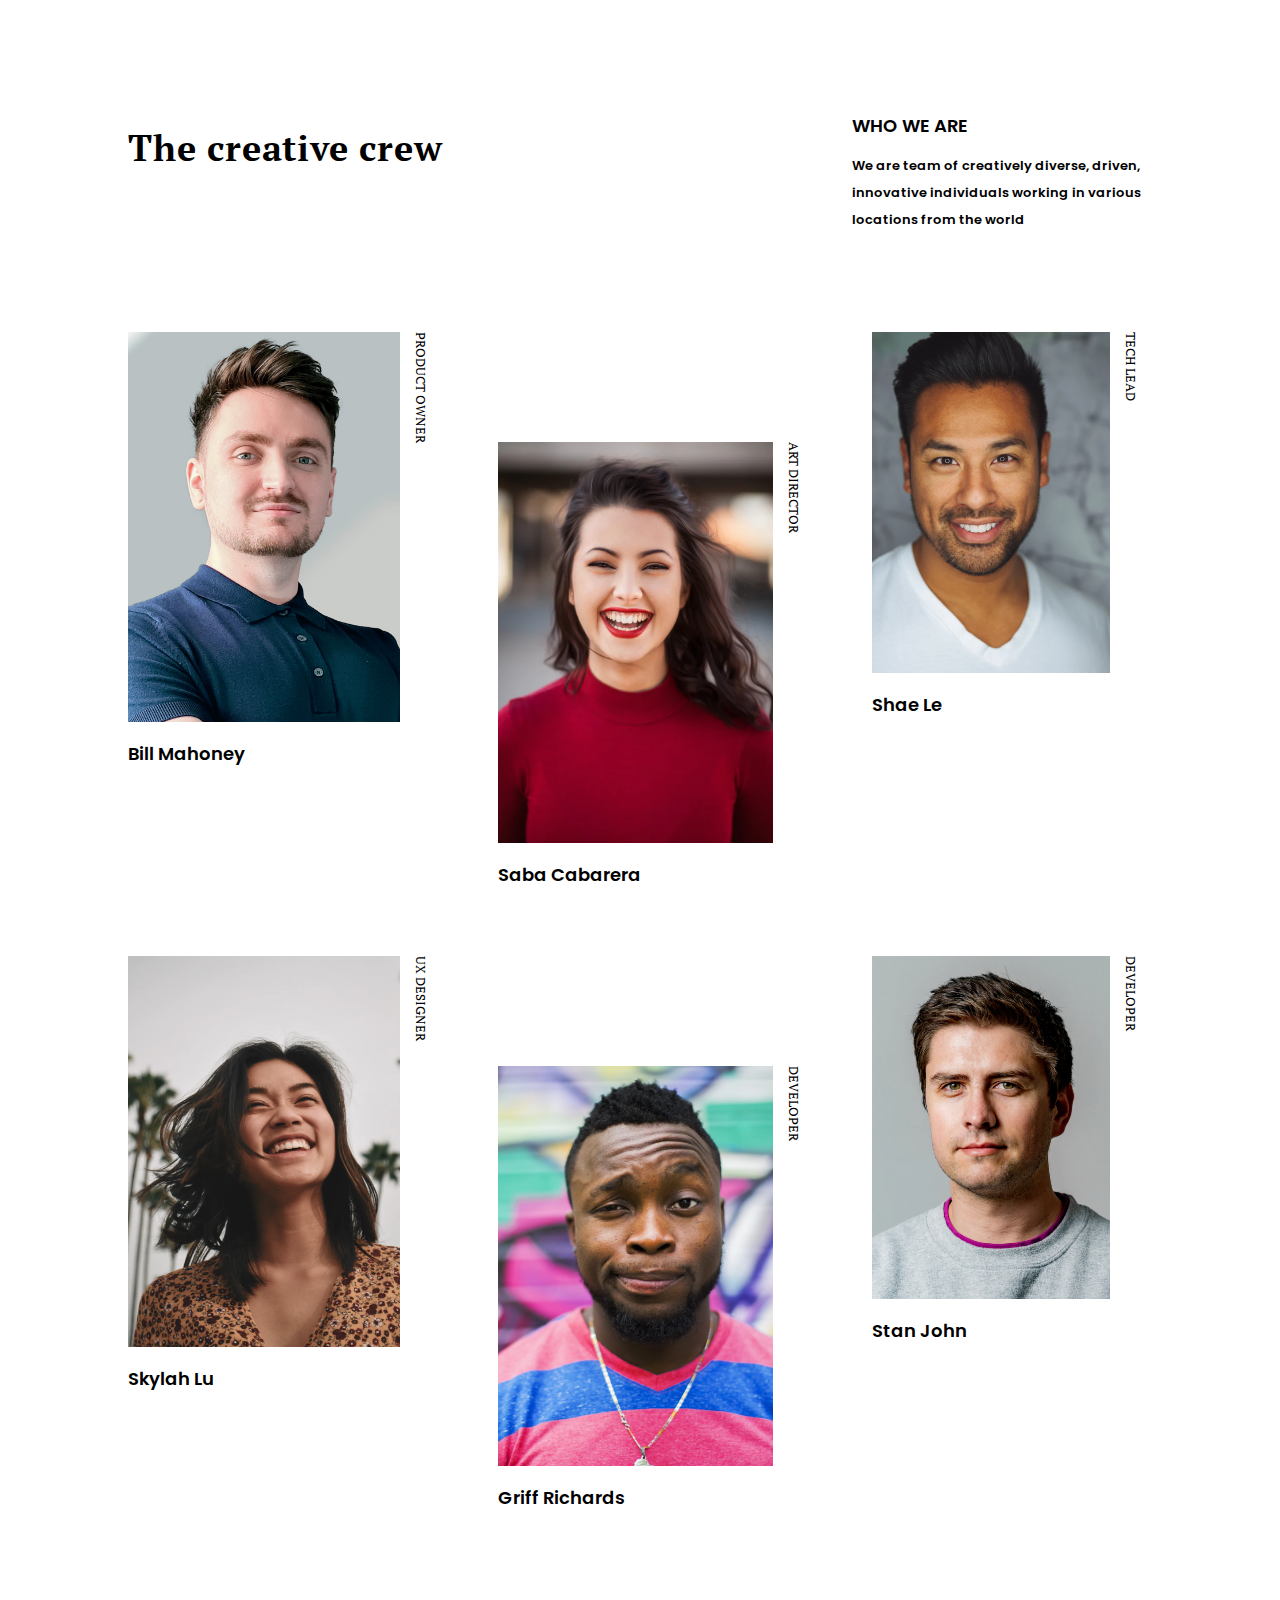
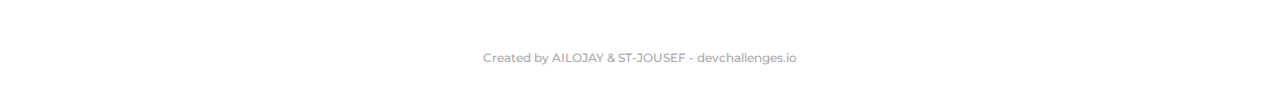
==== index.html @ 607a340a "added responsiveness to both large and smaller devices, added hover effect and optimization" ====
<!DOCTYPE html>
<html lang="en">
  <head>
    <meta charset="UTF-8" />
    <meta http-equiv="X-UA-Compatible" content="IE=edge" />
    <meta name="viewport" content="width=device-width, initial-scale=1.0" />
    <link rel="stylesheet" href="/styles/styles.css" />
    <link rel="preconnect" href="https://fonts.googleapis.com" />
    <link rel="preconnect" href="https://fonts.gstatic.com" crossorigin />
    <link
      href="https://fonts.googleapis.com/css2?family=Montserrat:wght@700&family=PT+Serif:wght@700&family=Poppins:wght@700&family=Space+Mono:ital,wght@0,700;1,700&display=swap"
      rel="stylesheet"
    />
    <title>MY TEAM PAGE</title>
  </head>
  <body>
    <main>
      <div class="header-text">
        <div>
          <h1 id="main-text">The creative crew</h1>
        </div>
        <div class="text2-container">
          <h1 class="main-text2">WHO WE ARE</h1>
          <p class="paragraph-text">
            We are team of creatively diverse, driven, innovative individuals
            working in various locations from the world
          </p>
        </div>
      </div>
      <br /><br />
      <div class="grid-container">
        <div class="grid-item1">
          <div class="img-container">
            <img
              src="/images/photo1.png"
              alt="bill mahoney img"
              class="pic-item"
            />
            <p id="text2">PRODUCT OWNER</p>
          </div>
          <p>Bill Mahoney</p>
        </div>
        <div class="grid-item2" >
          <div class="img-container">
            <img
              src="/images/photo2.png"
              alt="saba cabarera img"
              class="pic-item"
            />
            <p id="text2">ART DIRECTOR</p>
          </div>
          <p>Saba Cabarera</p>
        </div>
        <div class="grid-item3">
          <div class="img-container">
            <img src="/images/photo3.png" alt="shae le img" class="pic-item" />

            <p id="text2">TECH LEAD</p>
          </div>
          <p>Shae Le</p>
        </div>
        <div class="grid-item4">
          <div class="img-container">
            <img
              src="/images/photo4.png"
              alt="skylah lu img"
              class="pic-item"
            />
            <p id="text2">UX DESIGNER</p>
          </div>
          <p>Skylah Lu</p>
        </div>
        <div class="grid-item5" >
          <div class="img-container">
            <img
              src="/images/photo5.png"
              alt="griff richards img"
              class="pic-item"
            />
            <p id="text2">DEVELOPER</p>
          </div>
          <p>Griff Richards</p>
        </div>
        <div class="grid-item6">
          <div class="img-container">
            <img
              src="/images/photo6.png"
              alt="stan john img"
              class="pic-item"
            />
            <p id="text2">DEVELOPER</p>
          </div>
          <p>Stan John</p>
        </div>
        <div></div>
      </div>
    </main>
    <footer>
      <p class="footer">Created by AILOJAY & ST-JOUSEF - devchallenges.io</p>
    </footer>
  </body>
</html>
---- styles/styles.css ----
/* FOR LARGE SCREEN DEVICE */
.header-text {
  display: flex;
  justify-content: left;
  justify-content: space-between;
  margin-bottom: 50px;
  margin-top: 50px;
}
body {
  justify-content: center;
  margin-left: 10%;
  margin-right: 10%;
  margin-top: 100px;
}

#main-text {
  display: flex;
  position: relative;
  font-family: "PT Serif", "serif";

  color: #000000;
  font-style: normal;
  font-weight: 700;
  font-size: 36px;
  line-height: 48px;
  letter-spacing: 0.05rem;
}

.main-text2 {
  font-family: "Poppins";
  font-style: normal;
  font-weight: 600;
  font-size: 18px;
  line-height: 27px;
}

.paragraph-text {
  font-family: "Poppins";
  font-style: normal;
  font-weight: 600;
  font-size: 13px;
  line-height: 27px;
}

.grid-container {
  display: grid;
  position: relative;
  grid-template-columns: auto auto auto;
  gap: 50px;
  justify-content: center;
}

.pic-item {
  width: 85%;
  
}
.img-container:hover >img.pic-item{
  transform: scale(0.9);
}

#text2 {
  font-family: "PT serif";
  font-size: 13px;
  font-style: normal;
  font-weight: 400;
  line-height: 16px;
  writing-mode: vertical-rl;
}
p {
  font-family: "poppins";
  font-size: 18px;
  line-height: 27px;
  font-weight: 600;
}

.text2-container {
  width: 300px;
  justify-content: end;
}

.img-container {
  display: flex;
}

.grid-item2 {
  margin-top: 110px;
}

.grid-item5 {
  margin-top: 110px;
}

footer {
  margin: 70px 0px 20px;
}
footer p {
  color: #a9a9a9;
  font-family: "Montserrat";
  font-style: normal;
  font-weight: 500;
  font-size: 12px;
  line-height: 17px;

  text-align: center;
}

/* FOR SMALLER SCREEN DEVICE */
/* Media Query */

@media screen and (max-width: 600px) {
  body {
    position: relative;

    justify-content: center;
    align-items: center;
    margin-left: 5%;
    margin-right: 5%;
    margin-top: 40px;
  }
  .header-text {
    display: block;
    align-items: start;
  }
  #main-text {
    letter-spacing: 0.005rem;
    margin-top: 90px;
    font-size: 33px;
  }
  .paragraph-text {
    font-family: "Poppins";
    font-style: normal;
    font-weight: 400;
    font-size: 14px;
    line-height: 21px;
    margin-top: 0px;
    text-align: left;
  }
  .main-text2 {
    margin-top: 50px;
    margin-bottom: 10px;
    font-weight: 600;
    font-size: 18px;
    font-style: normal;
  }
  .grid-container {
    position: relative;
    grid-template-columns: auto auto;
    gap: 4%;
    justify-content: center;
  }
  .pic-item {
    width: 85%;
  }
  .img-container:hover >img.pic-item{
  transform: scale(0.9);
}
  
  p {
    font-size: 15px;
  }

  #text2 {
    font-family: "PT serif";
    font-size: 10px;
    font-weight: 400;
    line-height: 11px;
  }

  .grid-item1 {
    margin-top: 0px;
  }

  .grid-item2 {
    margin-top: 90px;
  }
  .grid-item3 {
    margin-top: 0px;
  }

  .grid-item4 {
    margin-top: 90px;
  }

  .grid-item5 {
    margin-top: 0px;
  }
  .grid-item6 {
    margin-top: 90px;
  }

  footer {
    margin-top: 50%;
  }

  footer p {
    font-size: 10px;
  }
}
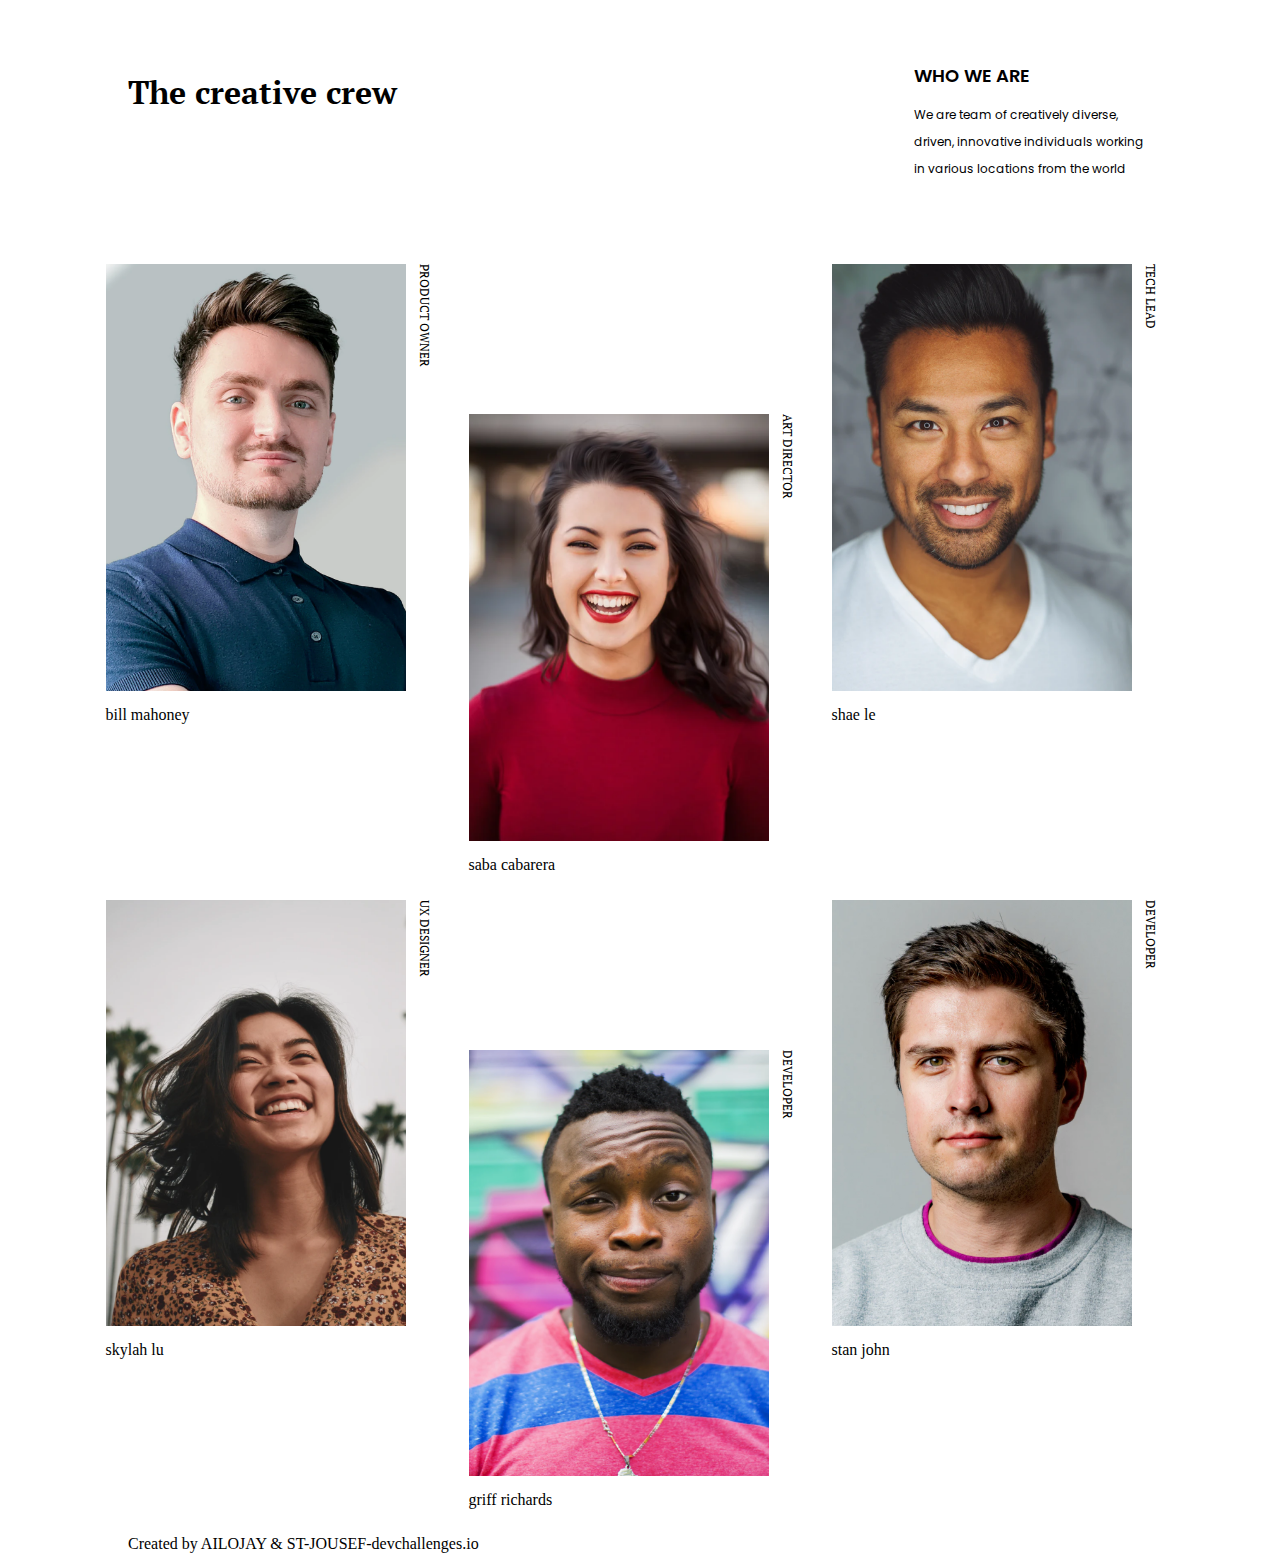
==== commit 993526c9: "final commit" ====
--- a/index.html
+++ b/index.html
@@ -8,7 +8,7 @@
     <link rel="preconnect" href="https://fonts.googleapis.com" />
     <link rel="preconnect" href="https://fonts.gstatic.com" crossorigin />
     <link
-      href="https://fonts.googleapis.com/css2?family=Montserrat:wght@700&family=PT+Serif:wght@700&family=Poppins:wght@700&family=Space+Mono:ital,wght@0,700;1,700&display=swap"
+      href="https://fonts.googleapis.com/css2?family=PT+Serif:wght@700&family=Poppins:wght@600&family=Space+Mono&display=swap"
       rel="stylesheet"
     />
     <title>MY TEAM PAGE</title>
@@ -21,16 +21,15 @@
         </div>
         <div class="text2-container">
           <h1 class="main-text2">WHO WE ARE</h1>
-          <p class="paragraph-text">
+          <p id="paragraph-text">
             We are team of creatively diverse, driven, innovative individuals
             working in various locations from the world
           </p>
         </div>
       </div>
-      <br /><br />
       <div class="grid-container">
-        <div class="grid-item1">
-          <div class="img-container">
+        <div class="grid-item">
+          <div id="img-container">
             <img
               src="/images/photo1.png"
               alt="bill mahoney img"
@@ -38,10 +37,10 @@
             />
             <p id="text2">PRODUCT OWNER</p>
           </div>
-          <p>Bill Mahoney</p>
+          <p id="text3">bill mahoney</p>
         </div>
-        <div class="grid-item2" >
-          <div class="img-container">
+        <div class="grid-item">
+          <div id="img-container" class="img-down">
             <img
               src="/images/photo2.png"
               alt="saba cabarera img"
@@ -49,18 +48,18 @@
             />
             <p id="text2">ART DIRECTOR</p>
           </div>
-          <p>Saba Cabarera</p>
+          <p id="text3">saba cabarera</p>
         </div>
-        <div class="grid-item3">
-          <div class="img-container">
+        <div class="grid-item">
+          <div id="img-container">
             <img src="/images/photo3.png" alt="shae le img" class="pic-item" />
 
             <p id="text2">TECH LEAD</p>
           </div>
-          <p>Shae Le</p>
+          <p id="text3">shae le</p>
         </div>
-        <div class="grid-item4">
-          <div class="img-container">
+        <div class="grid-item">
+          <div id="img-container">
             <img
               src="/images/photo4.png"
               alt="skylah lu img"
@@ -68,10 +67,10 @@
             />
             <p id="text2">UX DESIGNER</p>
           </div>
-          <p>Skylah Lu</p>
+          <p id="text3">skylah lu</p>
         </div>
-        <div class="grid-item5" >
-          <div class="img-container">
+        <div class="grid-item">
+          <div id="img-container" class="img-down">
             <img
               src="/images/photo5.png"
               alt="griff richards img"
@@ -79,10 +78,10 @@
             />
             <p id="text2">DEVELOPER</p>
           </div>
-          <p>Griff Richards</p>
+          <p id="text3">griff richards</p>
         </div>
-        <div class="grid-item6">
-          <div class="img-container">
+        <div class="grid-item">
+          <div id="img-container">
             <img
               src="/images/photo6.png"
               alt="stan john img"
@@ -90,13 +89,11 @@
             />
             <p id="text2">DEVELOPER</p>
           </div>
-          <p>Stan John</p>
+          <p id="text3">stan john</p>
         </div>
         <div></div>
       </div>
     </main>
-    <footer>
-      <p class="footer">Created by AILOJAY & ST-JOUSEF - devchallenges.io</p>
-    </footer>
+    <footer>Created by AILOJAY & ST-JOUSEF-devchallenges.io</footer>
   </body>
 </html>
--- a/styles/styles.css
+++ b/styles/styles.css
@@ -1,198 +1,99 @@
-/* FOR LARGE SCREEN DEVICE */
 .header-text {
-  display: flex;
-  justify-content: left;
-  justify-content: space-between;
-  margin-bottom: 50px;
-  margin-top: 50px;
+    display: flex;
+    justify-content: left;
+    justify-content: space-between;
+    margin-bottom: 50px;
+    margin-top: 50px;
 }
-body {
-  justify-content: center;
-  margin-left: 10%;
-  margin-right: 10%;
-  margin-top: 100px;
+body{
+    margin-left: 10%;
+    margin-right: 10%;
 }
 
 #main-text {
-  display: flex;
-  position: relative;
-  font-family: "PT Serif", "serif";
+    /* font-family: serif;
+    width: 27px;
+    height: 47px;
+    left: 243px;
+    top: 110px;
+    font-style: normal;
+    font-weight: 700;
+    font-size: 36px;
+    line-height: 48px;
+    letter-spacing: -0.045em;
+    color: #000000; */
+    display: flex;
+    font-family:'PT Serif', serif;
+    
 
-  color: #000000;
-  font-style: normal;
-  font-weight: 700;
-  font-size: 36px;
-  line-height: 48px;
-  letter-spacing: 0.05rem;
 }
 
 .main-text2 {
-  font-family: "Poppins";
-  font-style: normal;
-  font-weight: 600;
-  font-size: 18px;
-  line-height: 27px;
+    font-family: 'Poppins';  
+    font-style: normal;
+    font-weight: 600;
+    font-size: 18px;
+    line-height: 27px;
 }
 
-.paragraph-text {
-  font-family: "Poppins";
-  font-style: normal;
-  font-weight: 600;
-  font-size: 13px;
-  line-height: 27px;
-}
+
+#paragraph-text {
+    font-family: 'Poppins';
+    font-style: normal;
+    font-weight: 400;
+    font-size: 12px;
+    line-height: 27px;
+   }
+
 
 .grid-container {
-  display: grid;
-  position: relative;
-  grid-template-columns: auto auto auto;
-  gap: 50px;
-  justify-content: center;
+    display: grid;
+    grid-template-columns: auto auto auto;
+    padding: 10px;
+    justify-content: center;
 }
 
 .pic-item {
-  width: 85%;
-  
+    width: 300px;
+    height: 426.5px;
+    margin: 10px;
+
 }
-.img-container:hover >img.pic-item{
-  transform: scale(0.9);
+
+
+#text2 {
+    font-family: "PT serif";
+    font-size: 12px;
+}
+
+
+.text2-container {
+    width: 238px;
+    justify-content: end;
+
 }
 
 #text2 {
-  font-family: "PT serif";
-  font-size: 13px;
-  font-style: normal;
-  font-weight: 400;
-  line-height: 16px;
-  writing-mode: vertical-rl;
-}
-p {
-  font-family: "poppins";
-  font-size: 18px;
-  line-height: 27px;
-  font-weight: 600;
+    writing-mode: vertical-rl;
+    margin-top: 10px;
+    margin-left: 1px;
 }
 
-.text2-container {
-  width: 300px;
-  justify-content: end;
+#img-container {
+    display: flex;
+
 }
 
-.img-container {
-  display: flex;
+.img-down {
+    margin-top: 150px;
 }
 
-.grid-item2 {
-  margin-top: 110px;
+
+#text3 {
+    margin-left: 10px;
+    margin-top: 5px;
+}
+/*#p1{
+    writing-mode: vertical-rl;
 }
 
-.grid-item5 {
-  margin-top: 110px;
-}
-
-footer {
-  margin: 70px 0px 20px;
-}
-footer p {
-  color: #a9a9a9;
-  font-family: "Montserrat";
-  font-style: normal;
-  font-weight: 500;
-  font-size: 12px;
-  line-height: 17px;
-
-  text-align: center;
-}
-
-/* FOR SMALLER SCREEN DEVICE */
-/* Media Query */
-
-@media screen and (max-width: 600px) {
-  body {
-    position: relative;
-
-    justify-content: center;
-    align-items: center;
-    margin-left: 5%;
-    margin-right: 5%;
-    margin-top: 40px;
-  }
-  .header-text {
-    display: block;
-    align-items: start;
-  }
-  #main-text {
-    letter-spacing: 0.005rem;
-    margin-top: 90px;
-    font-size: 33px;
-  }
-  .paragraph-text {
-    font-family: "Poppins";
-    font-style: normal;
-    font-weight: 400;
-    font-size: 14px;
-    line-height: 21px;
-    margin-top: 0px;
-    text-align: left;
-  }
-  .main-text2 {
-    margin-top: 50px;
-    margin-bottom: 10px;
-    font-weight: 600;
-    font-size: 18px;
-    font-style: normal;
-  }
-  .grid-container {
-    position: relative;
-    grid-template-columns: auto auto;
-    gap: 4%;
-    justify-content: center;
-  }
-  .pic-item {
-    width: 85%;
-  }
-  .img-container:hover >img.pic-item{
-  transform: scale(0.9);
-}
-  
-  p {
-    font-size: 15px;
-  }
-
-  #text2 {
-    font-family: "PT serif";
-    font-size: 10px;
-    font-weight: 400;
-    line-height: 11px;
-  }
-
-  .grid-item1 {
-    margin-top: 0px;
-  }
-
-  .grid-item2 {
-    margin-top: 90px;
-  }
-  .grid-item3 {
-    margin-top: 0px;
-  }
-
-  .grid-item4 {
-    margin-top: 90px;
-  }
-
-  .grid-item5 {
-    margin-top: 0px;
-  }
-  .grid-item6 {
-    margin-top: 90px;
-  }
-
-  footer {
-    margin-top: 50%;
-  }
-
-  footer p {
-    font-size: 10px;
-  }
-}
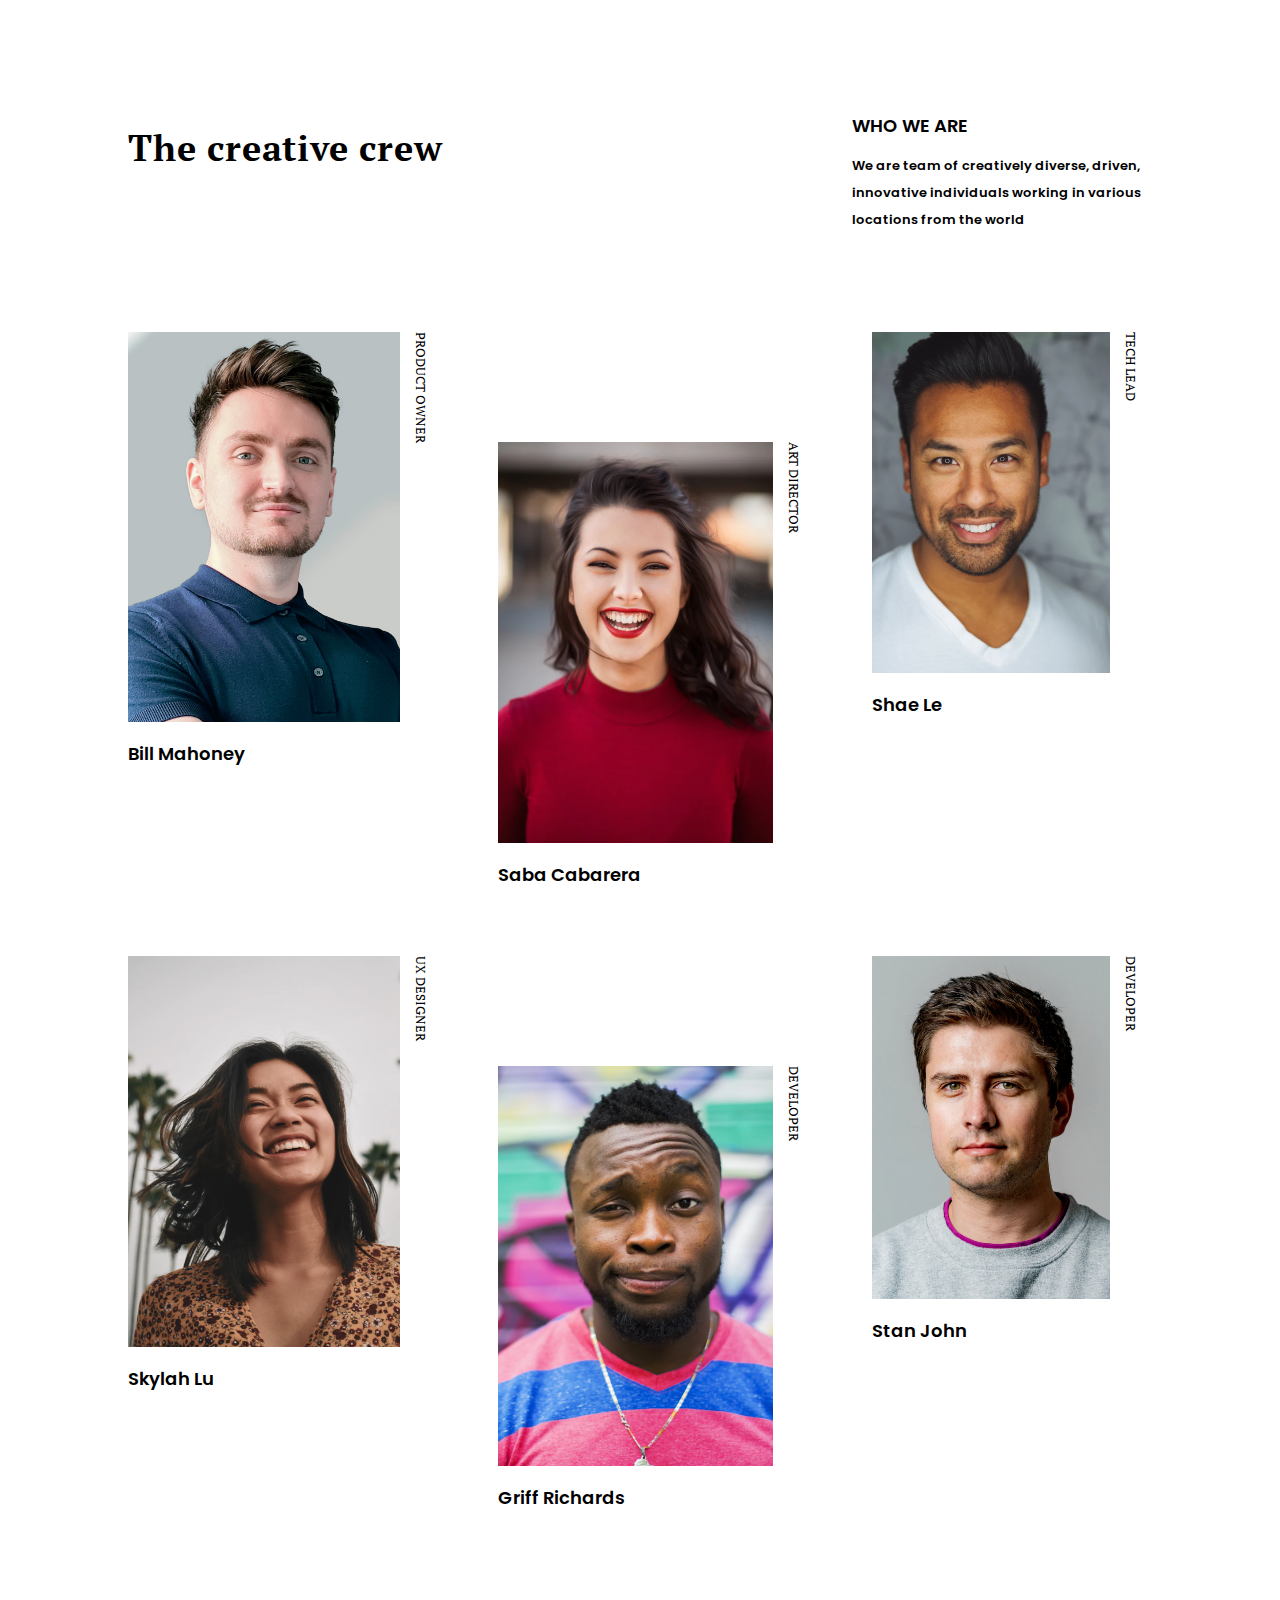
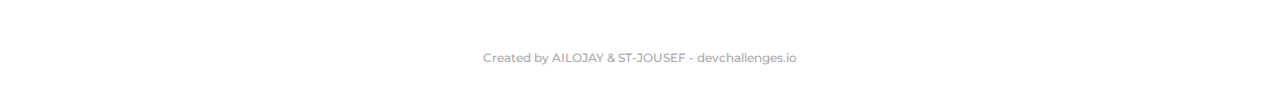
==== commit 8c5cf4b6: "Merge pull request #1 from ailojay/main" ====
--- a/index.html
+++ b/index.html
@@ -8,7 +8,7 @@
     <link rel="preconnect" href="https://fonts.googleapis.com" />
     <link rel="preconnect" href="https://fonts.gstatic.com" crossorigin />
     <link
-      href="https://fonts.googleapis.com/css2?family=PT+Serif:wght@700&family=Poppins:wght@600&family=Space+Mono&display=swap"
+      href="https://fonts.googleapis.com/css2?family=Montserrat:wght@700&family=PT+Serif:wght@700&family=Poppins:wght@700&family=Space+Mono:ital,wght@0,700;1,700&display=swap"
       rel="stylesheet"
     />
     <title>MY TEAM PAGE</title>
@@ -21,15 +21,16 @@
         </div>
         <div class="text2-container">
           <h1 class="main-text2">WHO WE ARE</h1>
-          <p id="paragraph-text">
+          <p class="paragraph-text">
             We are team of creatively diverse, driven, innovative individuals
             working in various locations from the world
           </p>
         </div>
       </div>
+      <br /><br />
       <div class="grid-container">
-        <div class="grid-item">
-          <div id="img-container">
+        <div class="grid-item1">
+          <div class="img-container">
             <img
               src="/images/photo1.png"
               alt="bill mahoney img"
@@ -37,10 +38,10 @@
             />
             <p id="text2">PRODUCT OWNER</p>
           </div>
-          <p id="text3">bill mahoney</p>
+          <p>Bill Mahoney</p>
         </div>
-        <div class="grid-item">
-          <div id="img-container" class="img-down">
+        <div class="grid-item2" >
+          <div class="img-container">
             <img
               src="/images/photo2.png"
               alt="saba cabarera img"
@@ -48,18 +49,18 @@
             />
             <p id="text2">ART DIRECTOR</p>
           </div>
-          <p id="text3">saba cabarera</p>
+          <p>Saba Cabarera</p>
         </div>
-        <div class="grid-item">
-          <div id="img-container">
+        <div class="grid-item3">
+          <div class="img-container">
             <img src="/images/photo3.png" alt="shae le img" class="pic-item" />
 
             <p id="text2">TECH LEAD</p>
           </div>
-          <p id="text3">shae le</p>
+          <p>Shae Le</p>
         </div>
-        <div class="grid-item">
-          <div id="img-container">
+        <div class="grid-item4">
+          <div class="img-container">
             <img
               src="/images/photo4.png"
               alt="skylah lu img"
@@ -67,10 +68,10 @@
             />
             <p id="text2">UX DESIGNER</p>
           </div>
-          <p id="text3">skylah lu</p>
+          <p>Skylah Lu</p>
         </div>
-        <div class="grid-item">
-          <div id="img-container" class="img-down">
+        <div class="grid-item5" >
+          <div class="img-container">
             <img
               src="/images/photo5.png"
               alt="griff richards img"
@@ -78,10 +79,10 @@
             />
             <p id="text2">DEVELOPER</p>
           </div>
-          <p id="text3">griff richards</p>
+          <p>Griff Richards</p>
         </div>
-        <div class="grid-item">
-          <div id="img-container">
+        <div class="grid-item6">
+          <div class="img-container">
             <img
               src="/images/photo6.png"
               alt="stan john img"
@@ -89,11 +90,13 @@
             />
             <p id="text2">DEVELOPER</p>
           </div>
-          <p id="text3">stan john</p>
+          <p>Stan John</p>
         </div>
         <div></div>
       </div>
     </main>
-    <footer>Created by AILOJAY & ST-JOUSEF-devchallenges.io</footer>
+    <footer>
+      <p class="footer">Created by AILOJAY & ST-JOUSEF - devchallenges.io</p>
+    </footer>
   </body>
 </html>
--- a/styles/styles.css
+++ b/styles/styles.css
@@ -1,99 +1,198 @@
+/* FOR LARGE SCREEN DEVICE */
 .header-text {
-    display: flex;
-    justify-content: left;
-    justify-content: space-between;
-    margin-bottom: 50px;
-    margin-top: 50px;
+  display: flex;
+  justify-content: left;
+  justify-content: space-between;
+  margin-bottom: 50px;
+  margin-top: 50px;
 }
-body{
-    margin-left: 10%;
-    margin-right: 10%;
+body {
+  justify-content: center;
+  margin-left: 10%;
+  margin-right: 10%;
+  margin-top: 100px;
 }
 
 #main-text {
-    /* font-family: serif;
-    width: 27px;
-    height: 47px;
-    left: 243px;
-    top: 110px;
-    font-style: normal;
-    font-weight: 700;
-    font-size: 36px;
-    line-height: 48px;
-    letter-spacing: -0.045em;
-    color: #000000; */
-    display: flex;
-    font-family:'PT Serif', serif;
-    
+  display: flex;
+  position: relative;
+  font-family: "PT Serif", "serif";
 
+  color: #000000;
+  font-style: normal;
+  font-weight: 700;
+  font-size: 36px;
+  line-height: 48px;
+  letter-spacing: 0.05rem;
 }
 
 .main-text2 {
-    font-family: 'Poppins';  
-    font-style: normal;
-    font-weight: 600;
-    font-size: 18px;
-    line-height: 27px;
+  font-family: "Poppins";
+  font-style: normal;
+  font-weight: 600;
+  font-size: 18px;
+  line-height: 27px;
 }
 
-
-#paragraph-text {
-    font-family: 'Poppins';
-    font-style: normal;
-    font-weight: 400;
-    font-size: 12px;
-    line-height: 27px;
-   }
-
+.paragraph-text {
+  font-family: "Poppins";
+  font-style: normal;
+  font-weight: 600;
+  font-size: 13px;
+  line-height: 27px;
+}
 
 .grid-container {
-    display: grid;
-    grid-template-columns: auto auto auto;
-    padding: 10px;
-    justify-content: center;
+  display: grid;
+  position: relative;
+  grid-template-columns: auto auto auto;
+  gap: 50px;
+  justify-content: center;
 }
 
 .pic-item {
-    width: 300px;
-    height: 426.5px;
-    margin: 10px;
-
+  width: 85%;
+  
 }
-
-
-#text2 {
-    font-family: "PT serif";
-    font-size: 12px;
-}
-
-
-.text2-container {
-    width: 238px;
-    justify-content: end;
-
+.img-container:hover >img.pic-item{
+  transform: scale(0.9);
 }
 
 #text2 {
-    writing-mode: vertical-rl;
-    margin-top: 10px;
-    margin-left: 1px;
+  font-family: "PT serif";
+  font-size: 13px;
+  font-style: normal;
+  font-weight: 400;
+  line-height: 16px;
+  writing-mode: vertical-rl;
+}
+p {
+  font-family: "poppins";
+  font-size: 18px;
+  line-height: 27px;
+  font-weight: 600;
 }
 
-#img-container {
-    display: flex;
-
+.text2-container {
+  width: 300px;
+  justify-content: end;
 }
 
-.img-down {
-    margin-top: 150px;
+.img-container {
+  display: flex;
 }
 
-
-#text3 {
-    margin-left: 10px;
-    margin-top: 5px;
-}
-/*#p1{
-    writing-mode: vertical-rl;
+.grid-item2 {
+  margin-top: 110px;
 }
 
+.grid-item5 {
+  margin-top: 110px;
+}
+
+footer {
+  margin: 70px 0px 20px;
+}
+footer p {
+  color: #a9a9a9;
+  font-family: "Montserrat";
+  font-style: normal;
+  font-weight: 500;
+  font-size: 12px;
+  line-height: 17px;
+
+  text-align: center;
+}
+
+/* FOR SMALLER SCREEN DEVICE */
+/* Media Query */
+
+@media screen and (max-width: 600px) {
+  body {
+    position: relative;
+
+    justify-content: center;
+    align-items: center;
+    margin-left: 5%;
+    margin-right: 5%;
+    margin-top: 40px;
+  }
+  .header-text {
+    display: block;
+    align-items: start;
+  }
+  #main-text {
+    letter-spacing: 0.005rem;
+    margin-top: 90px;
+    font-size: 33px;
+  }
+  .paragraph-text {
+    font-family: "Poppins";
+    font-style: normal;
+    font-weight: 400;
+    font-size: 14px;
+    line-height: 21px;
+    margin-top: 0px;
+    text-align: left;
+  }
+  .main-text2 {
+    margin-top: 50px;
+    margin-bottom: 10px;
+    font-weight: 600;
+    font-size: 18px;
+    font-style: normal;
+  }
+  .grid-container {
+    position: relative;
+    grid-template-columns: auto auto;
+    gap: 4%;
+    justify-content: center;
+  }
+  .pic-item {
+    width: 85%;
+  }
+  .img-container:hover >img.pic-item{
+  transform: scale(0.9);
+}
+  
+  p {
+    font-size: 15px;
+  }
+
+  #text2 {
+    font-family: "PT serif";
+    font-size: 10px;
+    font-weight: 400;
+    line-height: 11px;
+  }
+
+  .grid-item1 {
+    margin-top: 0px;
+  }
+
+  .grid-item2 {
+    margin-top: 90px;
+  }
+  .grid-item3 {
+    margin-top: 0px;
+  }
+
+  .grid-item4 {
+    margin-top: 90px;
+  }
+
+  .grid-item5 {
+    margin-top: 0px;
+  }
+  .grid-item6 {
+    margin-top: 90px;
+  }
+
+  footer {
+    margin-top: 50%;
+  }
+
+  footer p {
+    font-size: 10px;
+  }
+}
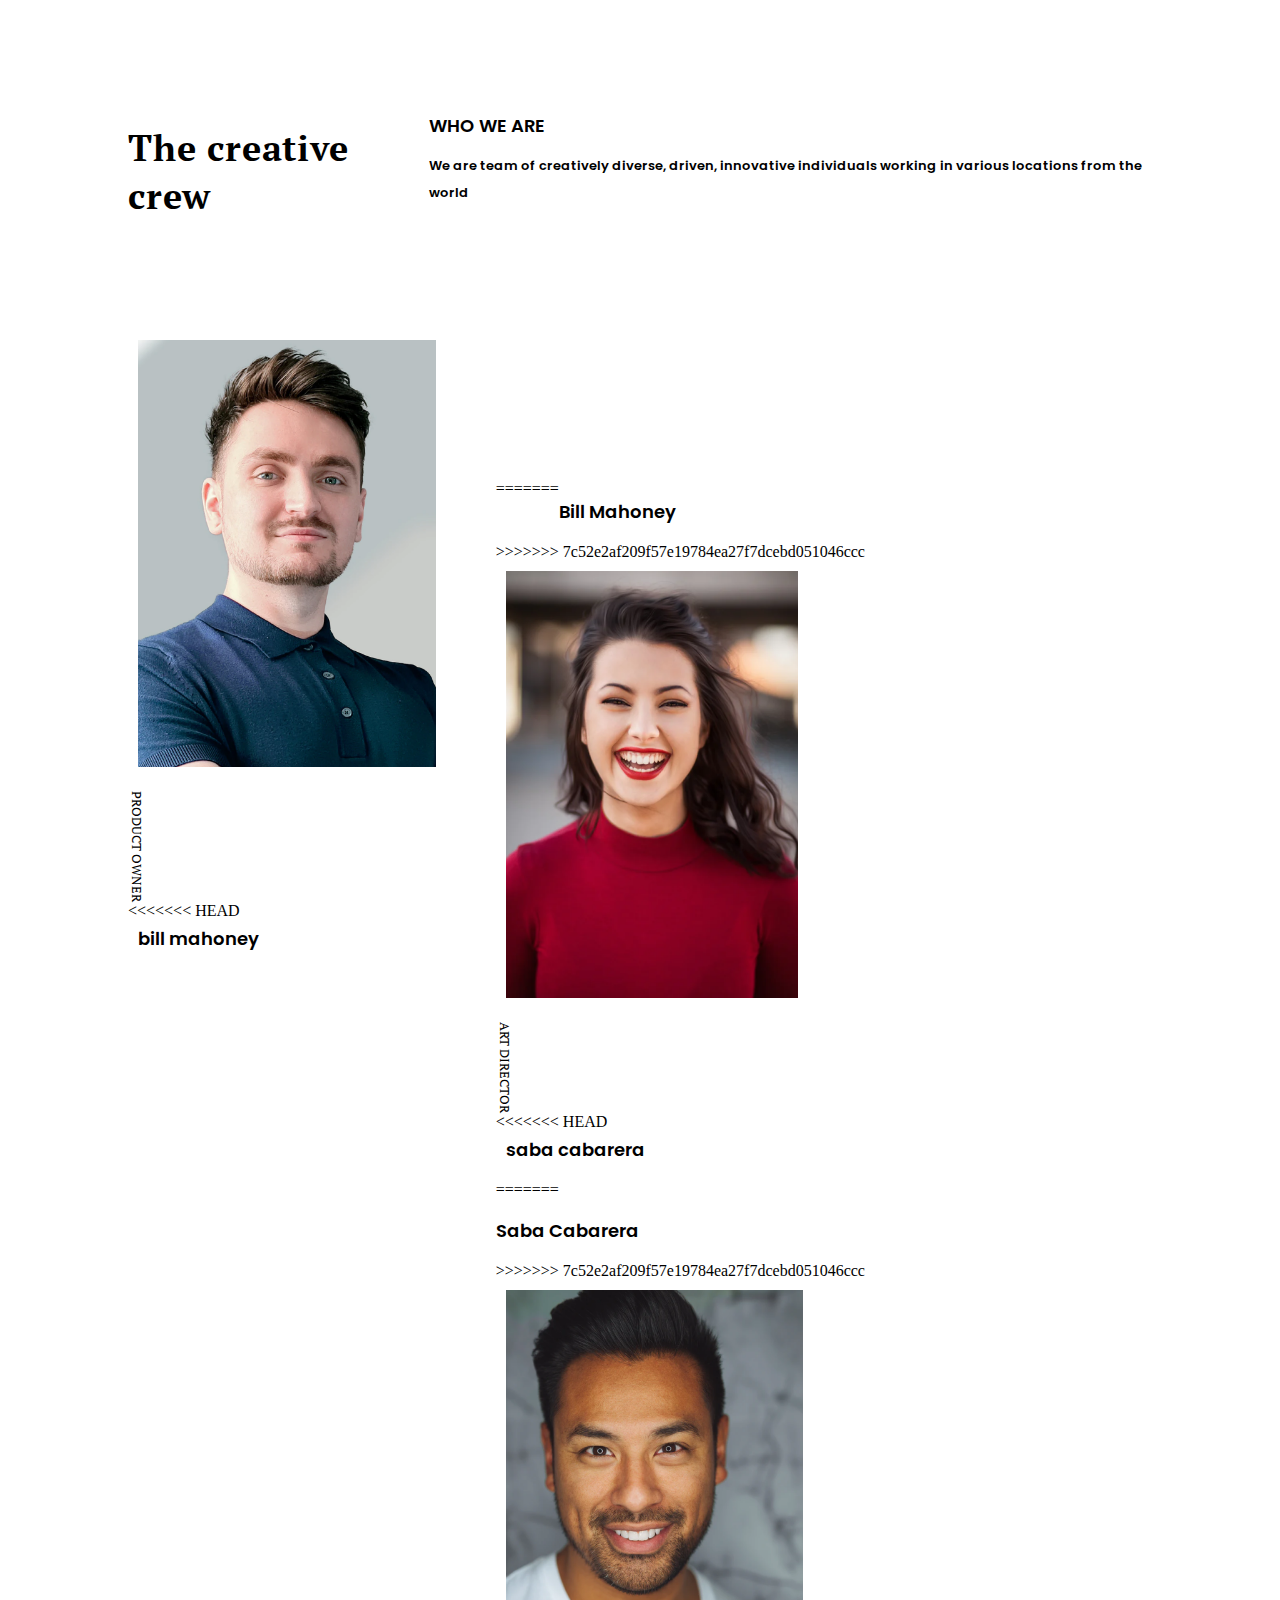
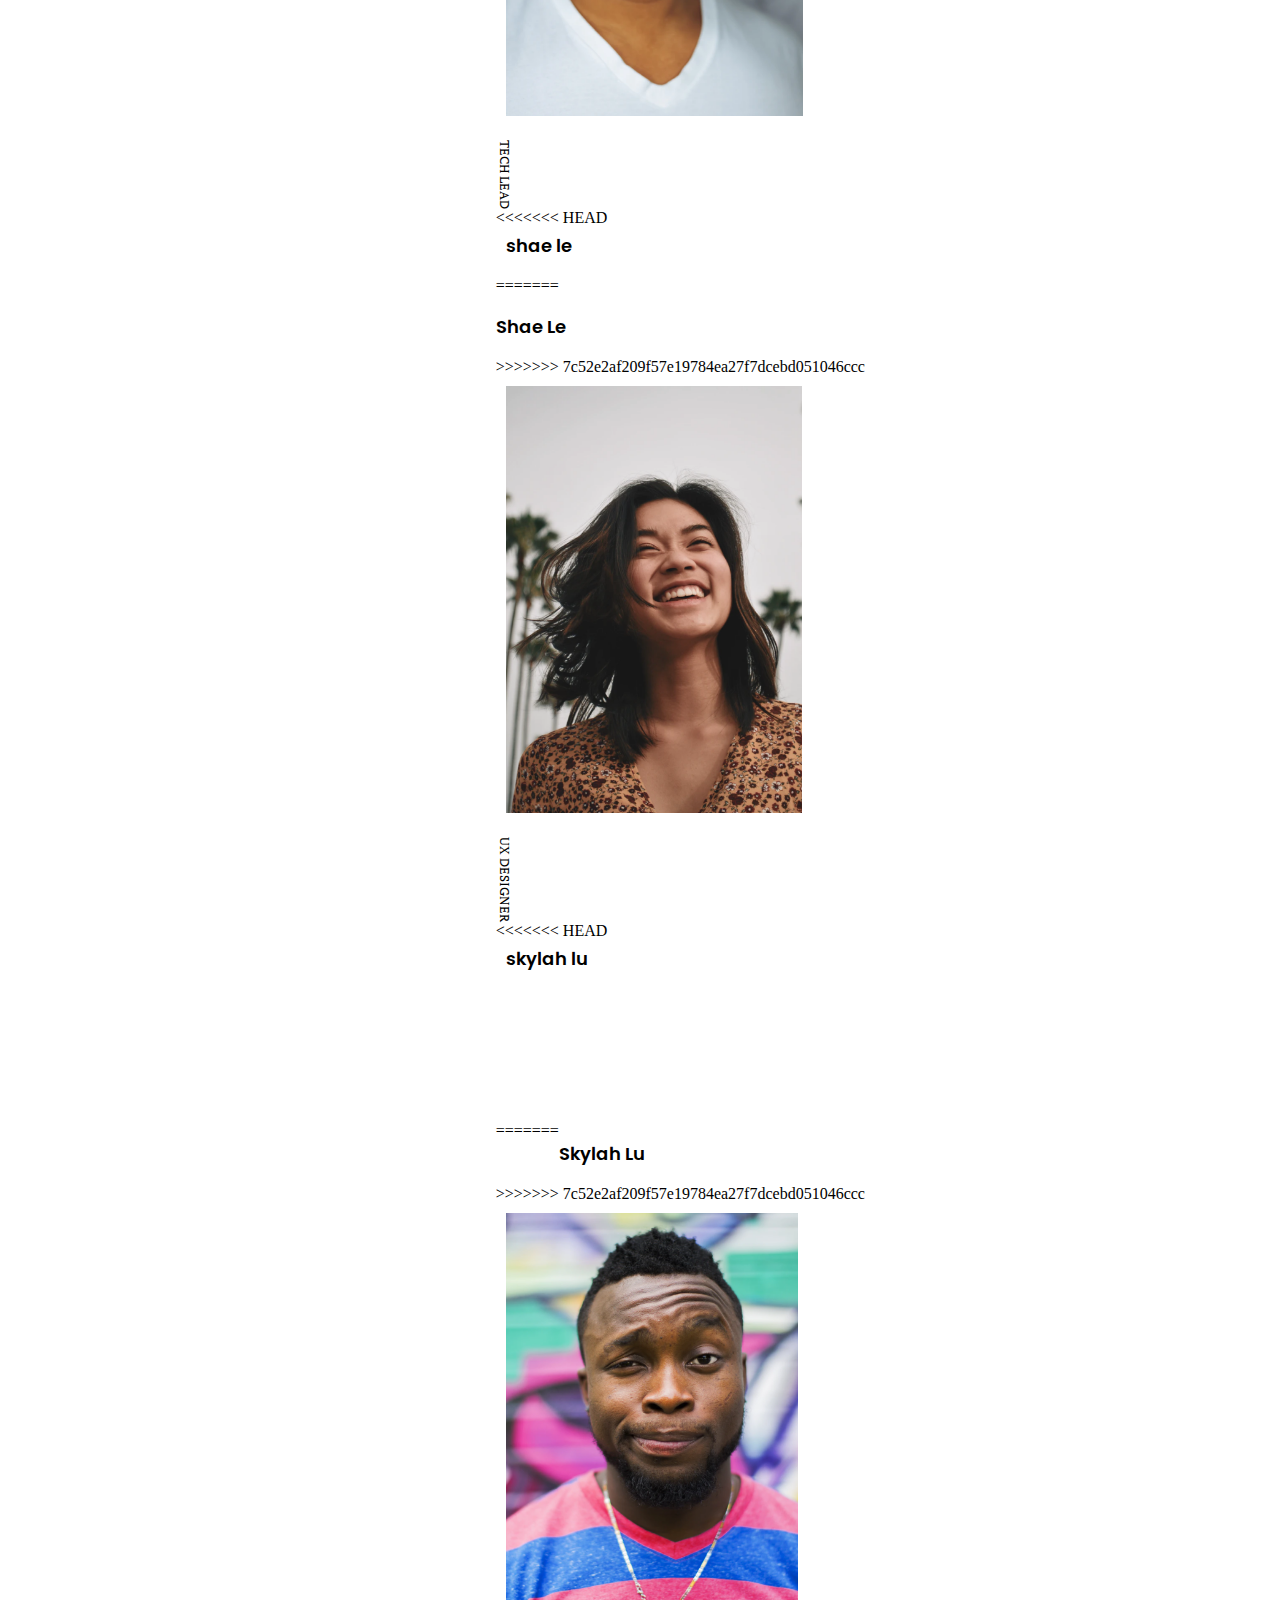
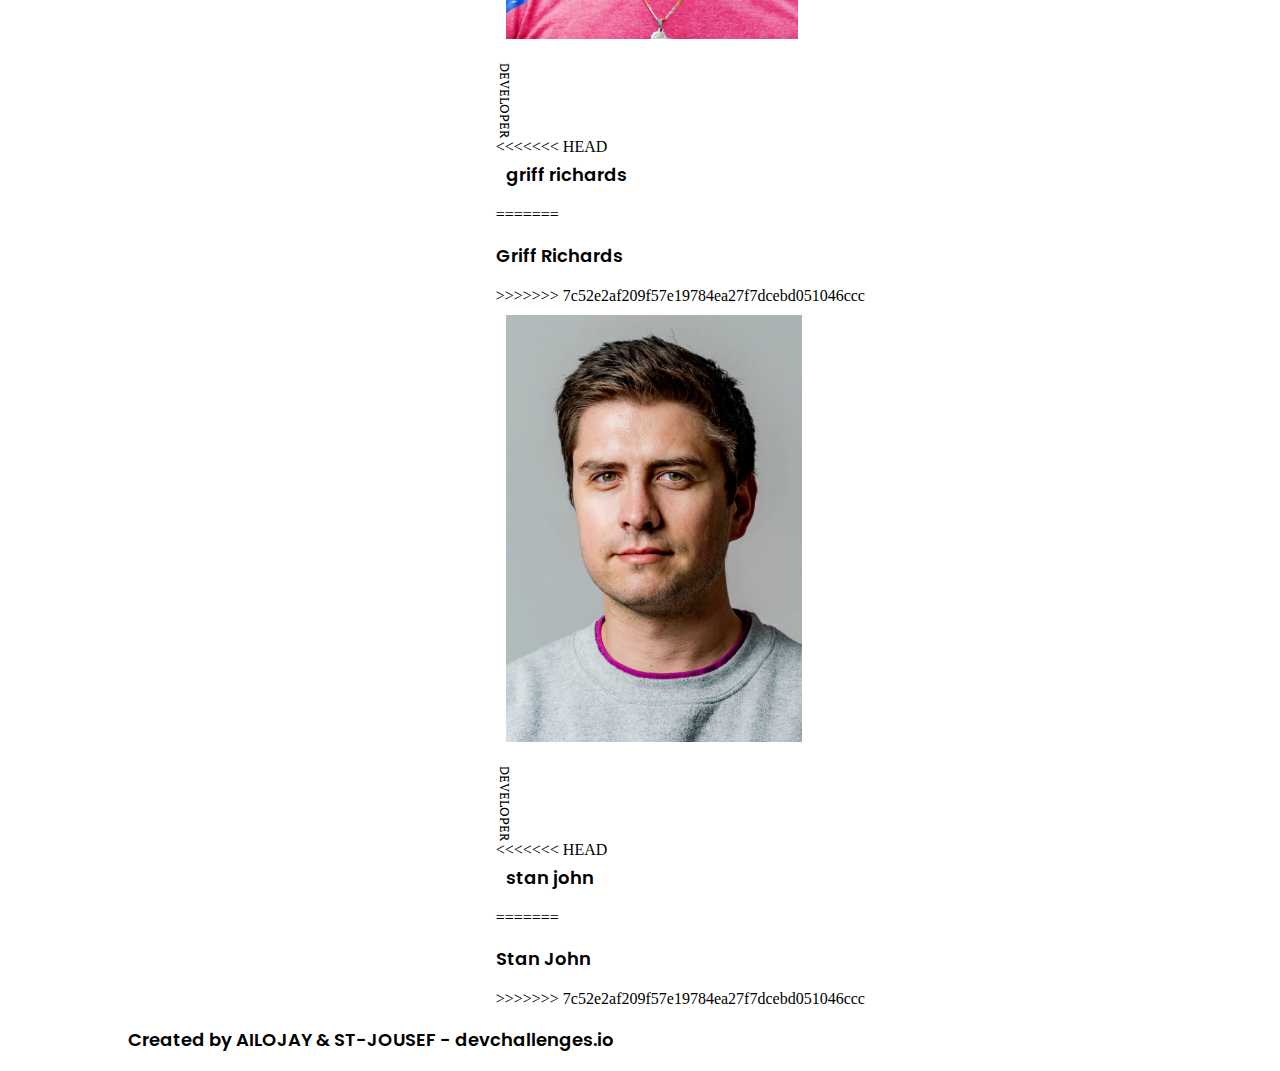
==== commit caf891d9: "Merge branch 'main' of https://github.com/ailojay/myteampage into mainpull" ====
--- a/index.html
+++ b/index.html
@@ -38,10 +38,17 @@
             />
             <p id="text2">PRODUCT OWNER</p>
           </div>
+<<<<<<< HEAD
+          <p id="text3">bill mahoney</p>
+        </div>
+        <div class="grid-item">
+          <div id="img-container" class="img-down">
+=======
           <p>Bill Mahoney</p>
         </div>
         <div class="grid-item2" >
           <div class="img-container">
+>>>>>>> 7c52e2af209f57e19784ea27f7dcebd051046ccc
             <img
               src="/images/photo2.png"
               alt="saba cabarera img"
@@ -49,7 +56,11 @@
             />
             <p id="text2">ART DIRECTOR</p>
           </div>
+<<<<<<< HEAD
+          <p id="text3">saba cabarera</p>
+=======
           <p>Saba Cabarera</p>
+>>>>>>> 7c52e2af209f57e19784ea27f7dcebd051046ccc
         </div>
         <div class="grid-item3">
           <div class="img-container">
@@ -57,7 +68,11 @@
 
             <p id="text2">TECH LEAD</p>
           </div>
+<<<<<<< HEAD
+          <p id="text3">shae le</p>
+=======
           <p>Shae Le</p>
+>>>>>>> 7c52e2af209f57e19784ea27f7dcebd051046ccc
         </div>
         <div class="grid-item4">
           <div class="img-container">
@@ -68,10 +83,17 @@
             />
             <p id="text2">UX DESIGNER</p>
           </div>
+<<<<<<< HEAD
+          <p id="text3">skylah lu</p>
+        </div>
+        <div class="grid-item">
+          <div id="img-container" class="img-down">
+=======
           <p>Skylah Lu</p>
         </div>
         <div class="grid-item5" >
           <div class="img-container">
+>>>>>>> 7c52e2af209f57e19784ea27f7dcebd051046ccc
             <img
               src="/images/photo5.png"
               alt="griff richards img"
@@ -79,7 +101,11 @@
             />
             <p id="text2">DEVELOPER</p>
           </div>
+<<<<<<< HEAD
+          <p id="text3">griff richards</p>
+=======
           <p>Griff Richards</p>
+>>>>>>> 7c52e2af209f57e19784ea27f7dcebd051046ccc
         </div>
         <div class="grid-item6">
           <div class="img-container">
@@ -90,7 +116,11 @@
             />
             <p id="text2">DEVELOPER</p>
           </div>
+<<<<<<< HEAD
+          <p id="text3">stan john</p>
+=======
           <p>Stan John</p>
+>>>>>>> 7c52e2af209f57e19784ea27f7dcebd051046ccc
         </div>
         <div></div>
       </div>
--- a/styles/styles.css
+++ b/styles/styles.css
@@ -51,11 +51,18 @@
 }
 
 .pic-item {
+<<<<<<< HEAD
+    width: 300px;
+    height: 426.5px;
+    margin: 10px;
+
+=======
   width: 85%;
   
 }
 .img-container:hover >img.pic-item{
   transform: scale(0.9);
+>>>>>>> 7c52e2af209f57e19784ea27f7dcebd051046ccc
 }
 
 #text2 {
@@ -74,6 +81,37 @@
 }
 
 .text2-container {
+<<<<<<< HEAD
+    width: 238px;
+    justify-content: end;
+
+}
+
+#text2 {
+    writing-mode: vertical-rl;
+    margin-top: 10px;
+    margin-left: 1px;
+}
+
+#img-container {
+    display: flex;
+
+}
+
+.img-down {
+    margin-top: 150px;
+}
+
+
+#text3 {
+    margin-left: 10px;
+    margin-top: 5px;
+}
+/*#p1{
+    writing-mode: vertical-rl;
+}
+
+=======
   width: 300px;
   justify-content: end;
 }
@@ -196,3 +234,4 @@
     font-size: 10px;
   }
 }
+>>>>>>> 7c52e2af209f57e19784ea27f7dcebd051046ccc
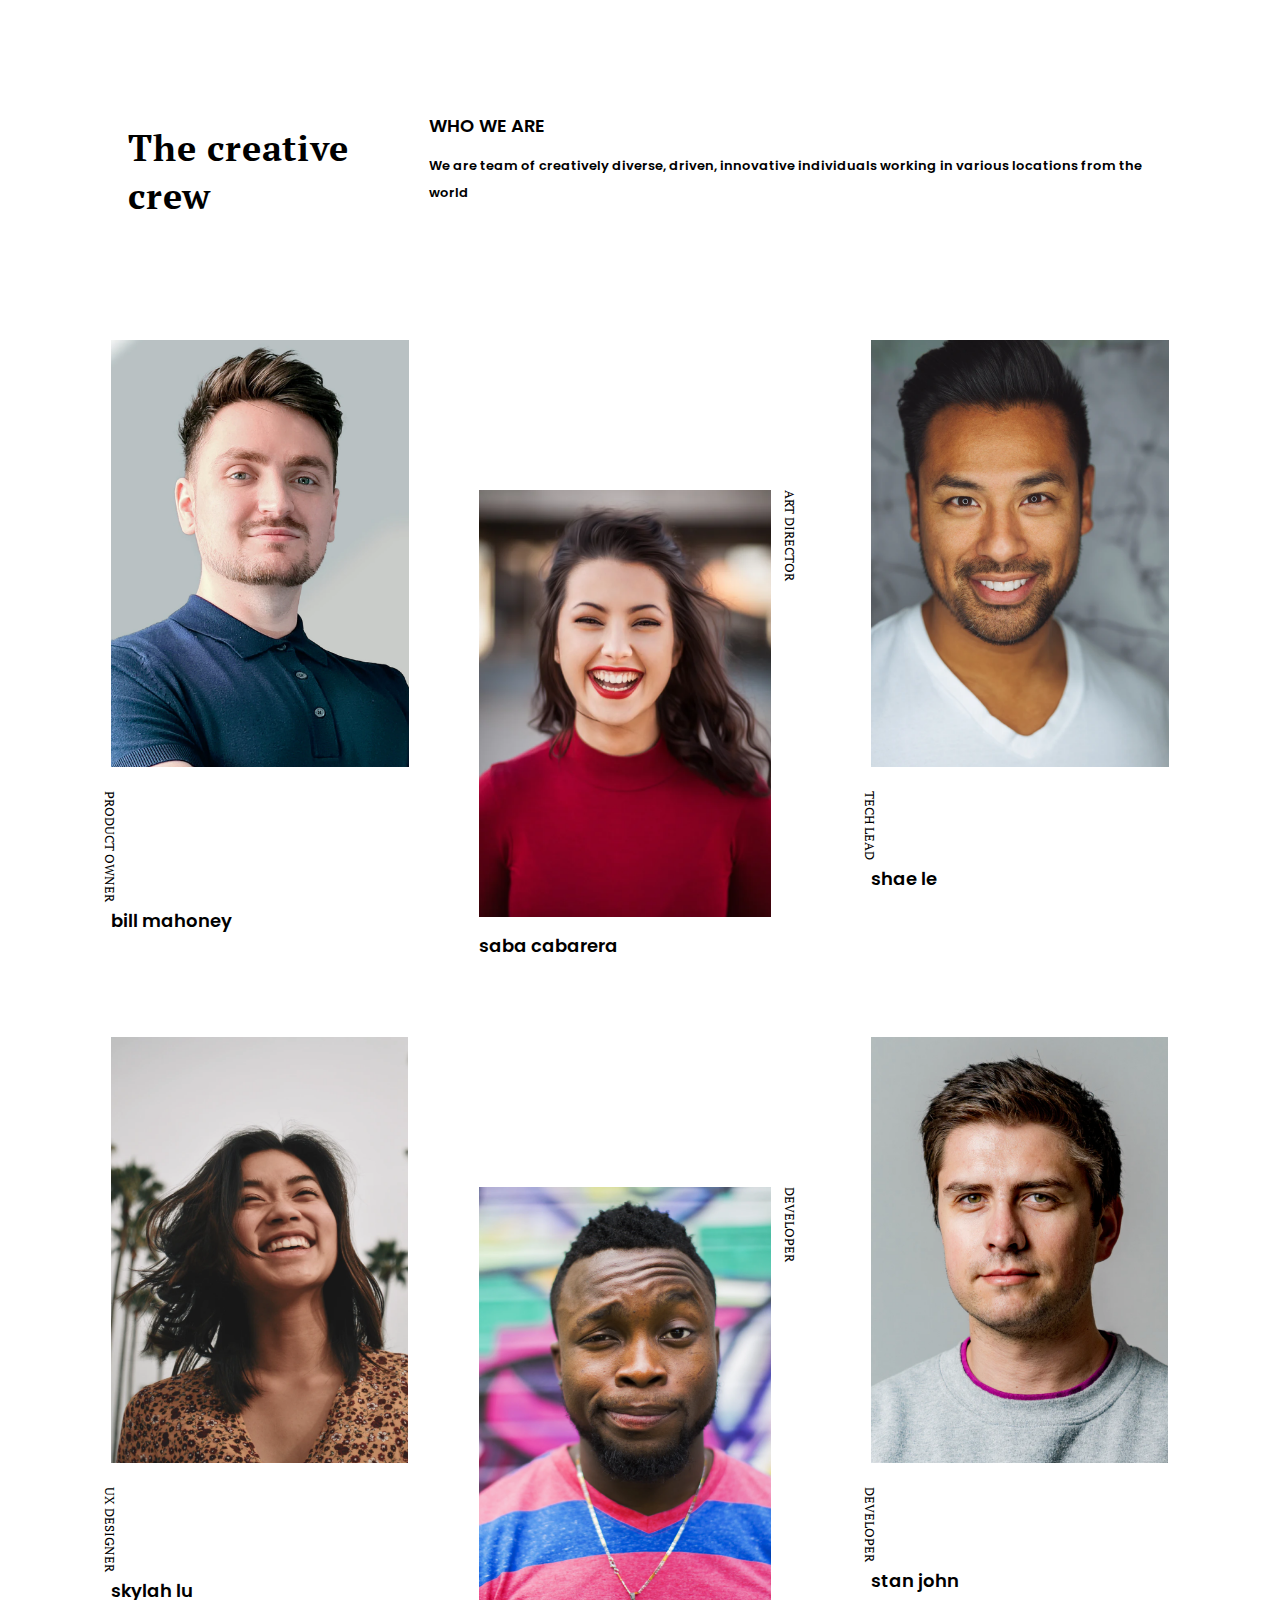
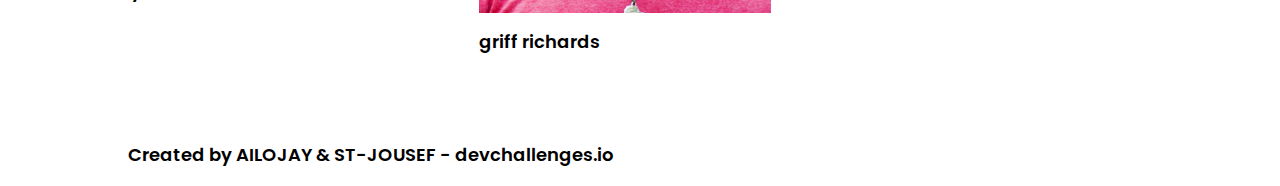
==== commit 0687bf6d: "Merge branch 'main' of https://github.com/ailojay/myteampage into mainpull" ====
--- a/index.html
+++ b/index.html
@@ -38,17 +38,10 @@
             />
             <p id="text2">PRODUCT OWNER</p>
           </div>
-<<<<<<< HEAD
           <p id="text3">bill mahoney</p>
         </div>
         <div class="grid-item">
           <div id="img-container" class="img-down">
-=======
-          <p>Bill Mahoney</p>
-        </div>
-        <div class="grid-item2" >
-          <div class="img-container">
->>>>>>> 7c52e2af209f57e19784ea27f7dcebd051046ccc
             <img
               src="/images/photo2.png"
               alt="saba cabarera img"
@@ -56,11 +49,7 @@
             />
             <p id="text2">ART DIRECTOR</p>
           </div>
-<<<<<<< HEAD
           <p id="text3">saba cabarera</p>
-=======
-          <p>Saba Cabarera</p>
->>>>>>> 7c52e2af209f57e19784ea27f7dcebd051046ccc
         </div>
         <div class="grid-item3">
           <div class="img-container">
@@ -68,11 +57,7 @@
 
             <p id="text2">TECH LEAD</p>
           </div>
-<<<<<<< HEAD
           <p id="text3">shae le</p>
-=======
-          <p>Shae Le</p>
->>>>>>> 7c52e2af209f57e19784ea27f7dcebd051046ccc
         </div>
         <div class="grid-item4">
           <div class="img-container">
@@ -83,17 +68,10 @@
             />
             <p id="text2">UX DESIGNER</p>
           </div>
-<<<<<<< HEAD
           <p id="text3">skylah lu</p>
         </div>
         <div class="grid-item">
           <div id="img-container" class="img-down">
-=======
-          <p>Skylah Lu</p>
-        </div>
-        <div class="grid-item5" >
-          <div class="img-container">
->>>>>>> 7c52e2af209f57e19784ea27f7dcebd051046ccc
             <img
               src="/images/photo5.png"
               alt="griff richards img"
@@ -101,11 +79,7 @@
             />
             <p id="text2">DEVELOPER</p>
           </div>
-<<<<<<< HEAD
           <p id="text3">griff richards</p>
-=======
-          <p>Griff Richards</p>
->>>>>>> 7c52e2af209f57e19784ea27f7dcebd051046ccc
         </div>
         <div class="grid-item6">
           <div class="img-container">
@@ -116,11 +90,7 @@
             />
             <p id="text2">DEVELOPER</p>
           </div>
-<<<<<<< HEAD
           <p id="text3">stan john</p>
-=======
-          <p>Stan John</p>
->>>>>>> 7c52e2af209f57e19784ea27f7dcebd051046ccc
         </div>
         <div></div>
       </div>
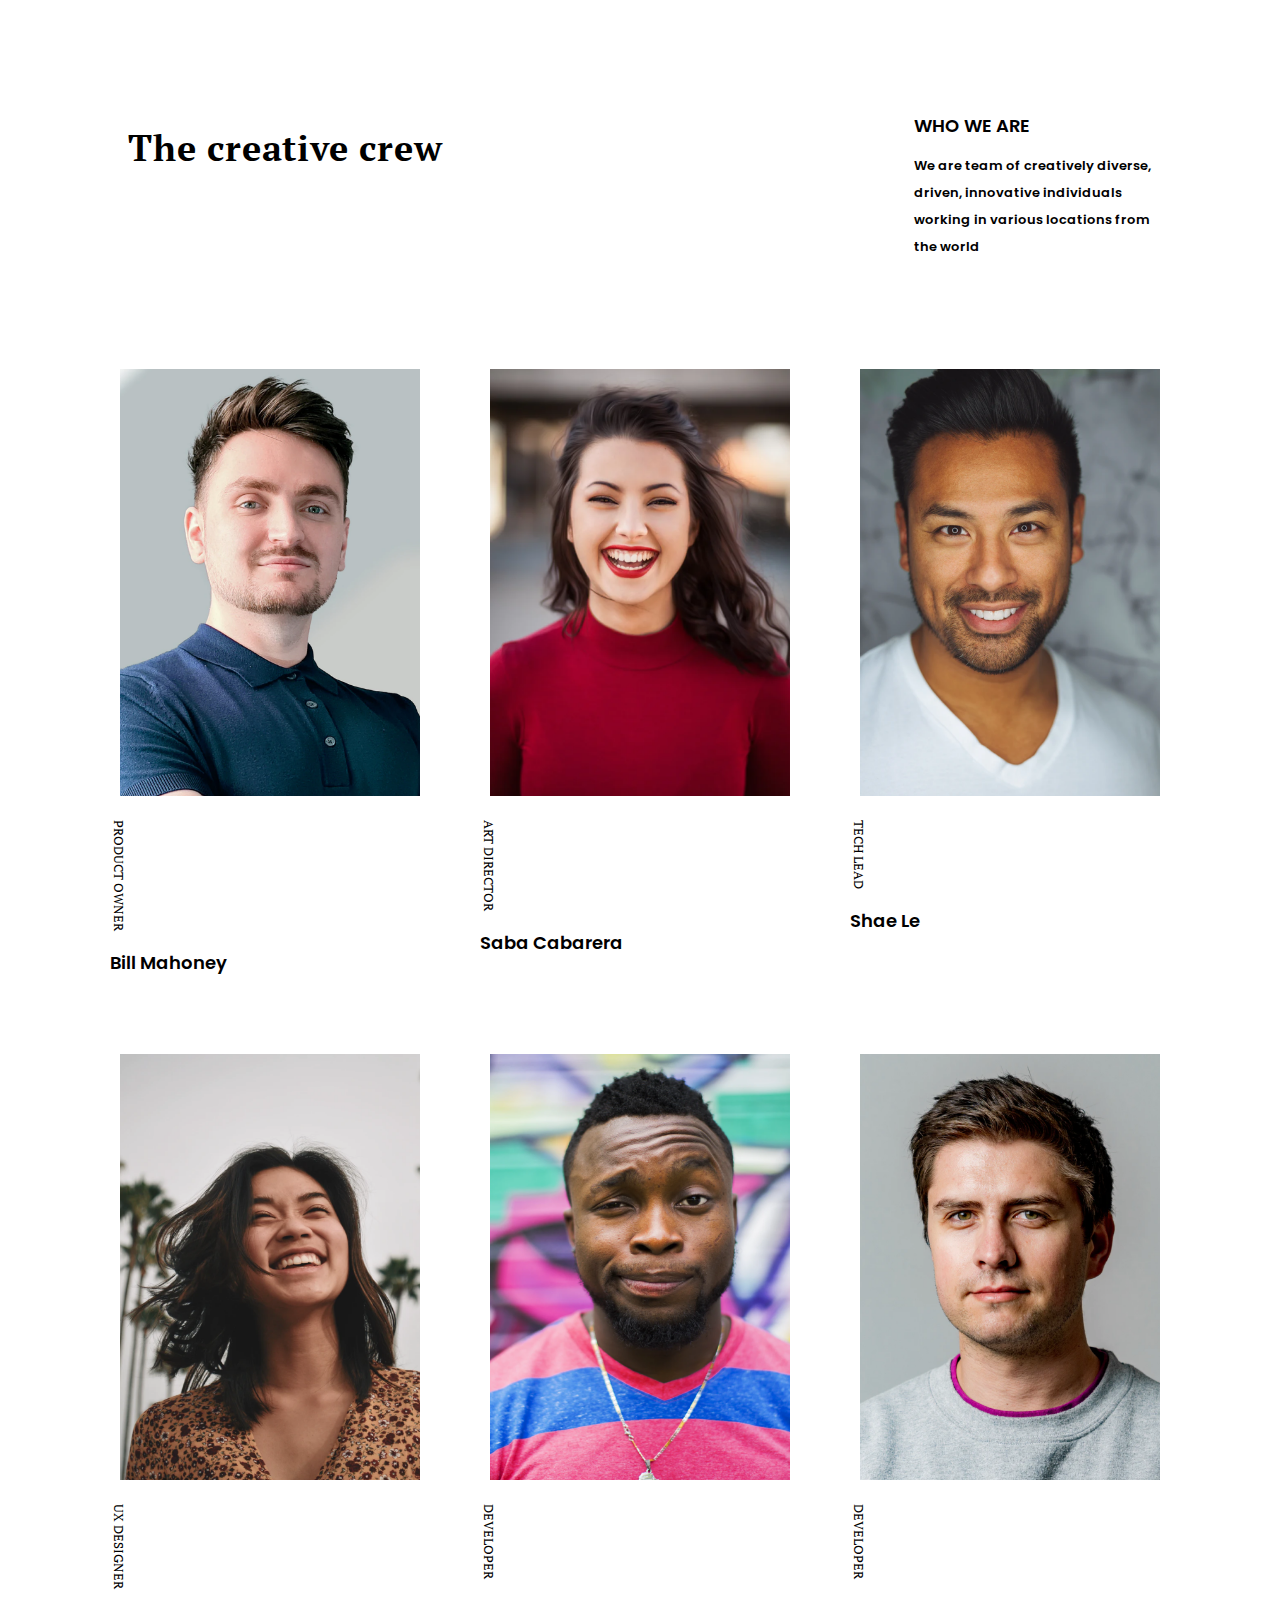
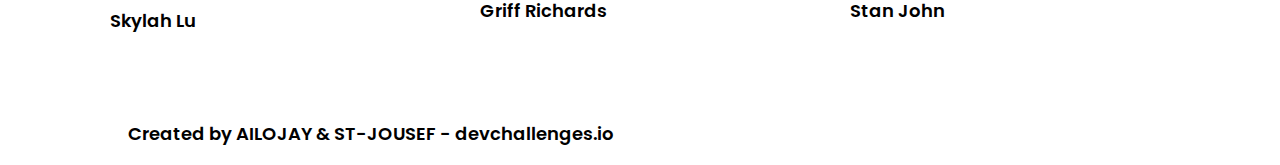
==== commit 9ea448b0: "fixed image and css style link" ====
--- a/index.html
+++ b/index.html
@@ -4,7 +4,7 @@
     <meta charset="UTF-8" />
     <meta http-equiv="X-UA-Compatible" content="IE=edge" />
     <meta name="viewport" content="width=device-width, initial-scale=1.0" />
-    <link rel="stylesheet" href="/styles/styles.css" />
+    <link rel="stylesheet" href="styles/styles.css" />
     <link rel="preconnect" href="https://fonts.googleapis.com" />
     <link rel="preconnect" href="https://fonts.gstatic.com" crossorigin />
     <link
@@ -32,65 +32,65 @@
         <div class="grid-item1">
           <div class="img-container">
             <img
-              src="/images/photo1.png"
+              src="images/photo1.png"
               alt="bill mahoney img"
               class="pic-item"
             />
             <p id="text2">PRODUCT OWNER</p>
           </div>
-          <p id="text3">bill mahoney</p>
+          <p>Bill Mahoney</p>
         </div>
-        <div class="grid-item">
-          <div id="img-container" class="img-down">
+        <div class="grid-item2" >
+          <div class="img-container">
             <img
-              src="/images/photo2.png"
+              src="images/photo2.png"
               alt="saba cabarera img"
               class="pic-item"
             />
             <p id="text2">ART DIRECTOR</p>
           </div>
-          <p id="text3">saba cabarera</p>
+          <p>Saba Cabarera</p>
         </div>
         <div class="grid-item3">
           <div class="img-container">
-            <img src="/images/photo3.png" alt="shae le img" class="pic-item" />
+            <img src="images/photo3.png" alt="shae le img" class="pic-item" />
 
             <p id="text2">TECH LEAD</p>
           </div>
-          <p id="text3">shae le</p>
+          <p>Shae Le</p>
         </div>
         <div class="grid-item4">
           <div class="img-container">
             <img
-              src="/images/photo4.png"
+              src="images/photo4.png"
               alt="skylah lu img"
               class="pic-item"
             />
             <p id="text2">UX DESIGNER</p>
           </div>
-          <p id="text3">skylah lu</p>
+          <p>Skylah Lu</p>
         </div>
-        <div class="grid-item">
-          <div id="img-container" class="img-down">
+        <div class="grid-item5" >
+          <div class="img-container">
             <img
-              src="/images/photo5.png"
+              src="images/photo5.png"
               alt="griff richards img"
               class="pic-item"
             />
             <p id="text2">DEVELOPER</p>
           </div>
-          <p id="text3">griff richards</p>
+          <p>Griff Richards</p>
         </div>
         <div class="grid-item6">
           <div class="img-container">
             <img
-              src="/images/photo6.png"
+              src="images/photo6.png"
               alt="stan john img"
               class="pic-item"
             />
             <p id="text2">DEVELOPER</p>
           </div>
-          <p id="text3">stan john</p>
+          <p>Stan John</p>
         </div>
         <div></div>
       </div>
--- a/styles/styles.css
+++ b/styles/styles.css
@@ -51,18 +51,10 @@
 }
 
 .pic-item {
-<<<<<<< HEAD
     width: 300px;
     height: 426.5px;
     margin: 10px;
 
-=======
-  width: 85%;
-  
-}
-.img-container:hover >img.pic-item{
-  transform: scale(0.9);
->>>>>>> 7c52e2af209f57e19784ea27f7dcebd051046ccc
 }
 
 #text2 {
@@ -81,7 +73,6 @@
 }
 
 .text2-container {
-<<<<<<< HEAD
     width: 238px;
     justify-content: end;
 
@@ -111,127 +102,3 @@
     writing-mode: vertical-rl;
 }
 
-=======
-  width: 300px;
-  justify-content: end;
-}
-
-.img-container {
-  display: flex;
-}
-
-.grid-item2 {
-  margin-top: 110px;
-}
-
-.grid-item5 {
-  margin-top: 110px;
-}
-
-footer {
-  margin: 70px 0px 20px;
-}
-footer p {
-  color: #a9a9a9;
-  font-family: "Montserrat";
-  font-style: normal;
-  font-weight: 500;
-  font-size: 12px;
-  line-height: 17px;
-
-  text-align: center;
-}
-
-/* FOR SMALLER SCREEN DEVICE */
-/* Media Query */
-
-@media screen and (max-width: 600px) {
-  body {
-    position: relative;
-
-    justify-content: center;
-    align-items: center;
-    margin-left: 5%;
-    margin-right: 5%;
-    margin-top: 40px;
-  }
-  .header-text {
-    display: block;
-    align-items: start;
-  }
-  #main-text {
-    letter-spacing: 0.005rem;
-    margin-top: 90px;
-    font-size: 33px;
-  }
-  .paragraph-text {
-    font-family: "Poppins";
-    font-style: normal;
-    font-weight: 400;
-    font-size: 14px;
-    line-height: 21px;
-    margin-top: 0px;
-    text-align: left;
-  }
-  .main-text2 {
-    margin-top: 50px;
-    margin-bottom: 10px;
-    font-weight: 600;
-    font-size: 18px;
-    font-style: normal;
-  }
-  .grid-container {
-    position: relative;
-    grid-template-columns: auto auto;
-    gap: 4%;
-    justify-content: center;
-  }
-  .pic-item {
-    width: 85%;
-  }
-  .img-container:hover >img.pic-item{
-  transform: scale(0.9);
-}
-  
-  p {
-    font-size: 15px;
-  }
-
-  #text2 {
-    font-family: "PT serif";
-    font-size: 10px;
-    font-weight: 400;
-    line-height: 11px;
-  }
-
-  .grid-item1 {
-    margin-top: 0px;
-  }
-
-  .grid-item2 {
-    margin-top: 90px;
-  }
-  .grid-item3 {
-    margin-top: 0px;
-  }
-
-  .grid-item4 {
-    margin-top: 90px;
-  }
-
-  .grid-item5 {
-    margin-top: 0px;
-  }
-  .grid-item6 {
-    margin-top: 90px;
-  }
-
-  footer {
-    margin-top: 50%;
-  }
-
-  footer p {
-    font-size: 10px;
-  }
-}
->>>>>>> 7c52e2af209f57e19784ea27f7dcebd051046ccc
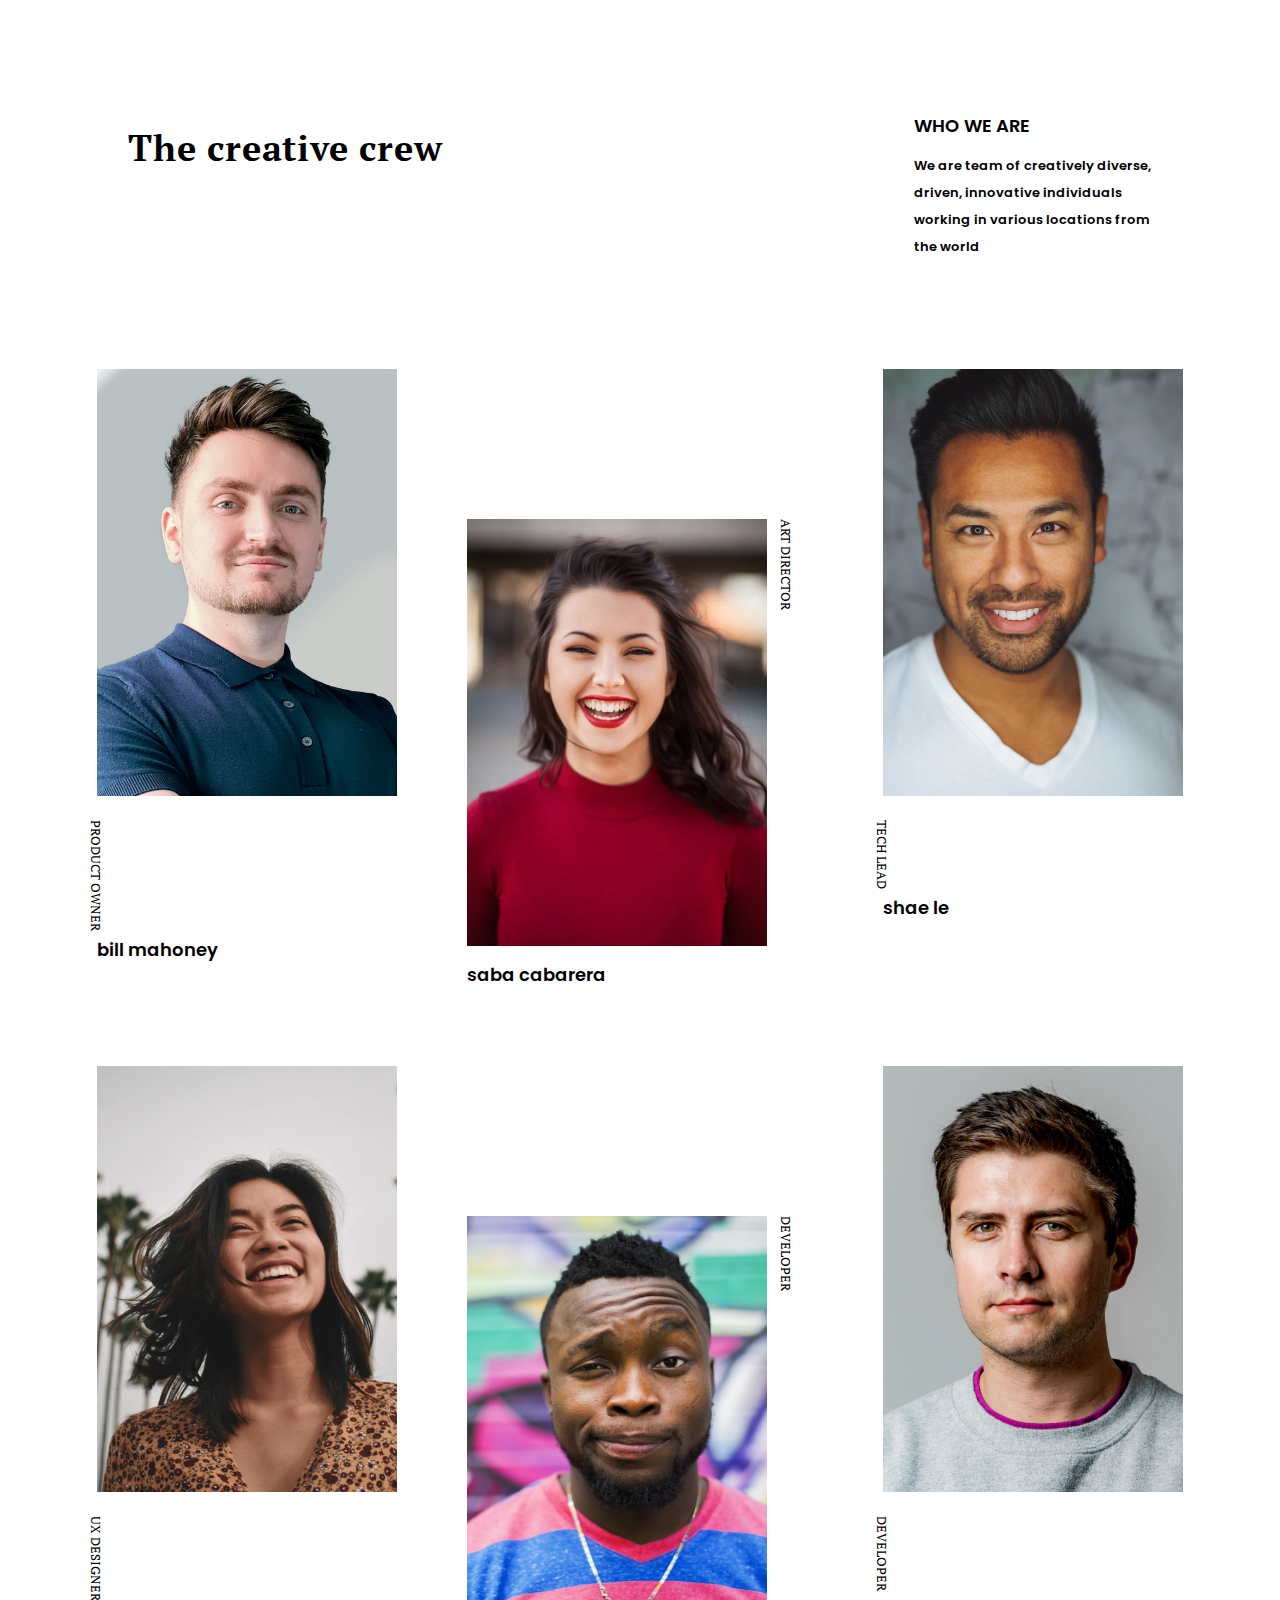
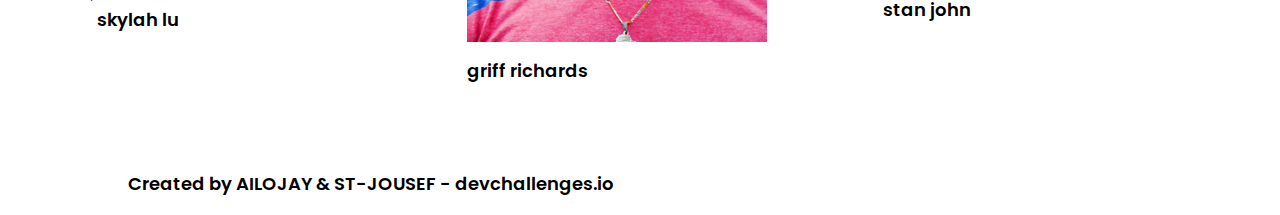
==== commit c851ac11: "Merge branch 'main' of https://github.com/ailojay/myteampage" ====
--- a/index.html
+++ b/index.html
@@ -38,10 +38,10 @@
             />
             <p id="text2">PRODUCT OWNER</p>
           </div>
-          <p>Bill Mahoney</p>
+          <p id="text3">bill mahoney</p>
         </div>
-        <div class="grid-item2" >
-          <div class="img-container">
+        <div class="grid-item">
+          <div id="img-container" class="img-down">
             <img
               src="images/photo2.png"
               alt="saba cabarera img"
@@ -49,7 +49,7 @@
             />
             <p id="text2">ART DIRECTOR</p>
           </div>
-          <p>Saba Cabarera</p>
+          <p id="text3">saba cabarera</p>
         </div>
         <div class="grid-item3">
           <div class="img-container">
@@ -57,7 +57,7 @@
 
             <p id="text2">TECH LEAD</p>
           </div>
-          <p>Shae Le</p>
+          <p id="text3">shae le</p>
         </div>
         <div class="grid-item4">
           <div class="img-container">
@@ -68,10 +68,10 @@
             />
             <p id="text2">UX DESIGNER</p>
           </div>
-          <p>Skylah Lu</p>
+          <p id="text3">skylah lu</p>
         </div>
-        <div class="grid-item5" >
-          <div class="img-container">
+        <div class="grid-item">
+          <div id="img-container" class="img-down">
             <img
               src="images/photo5.png"
               alt="griff richards img"
@@ -79,7 +79,7 @@
             />
             <p id="text2">DEVELOPER</p>
           </div>
-          <p>Griff Richards</p>
+          <p id="text3">griff richards</p>
         </div>
         <div class="grid-item6">
           <div class="img-container">
@@ -90,7 +90,7 @@
             />
             <p id="text2">DEVELOPER</p>
           </div>
-          <p>Stan John</p>
+          <p id="text3">stan john</p>
         </div>
         <div></div>
       </div>
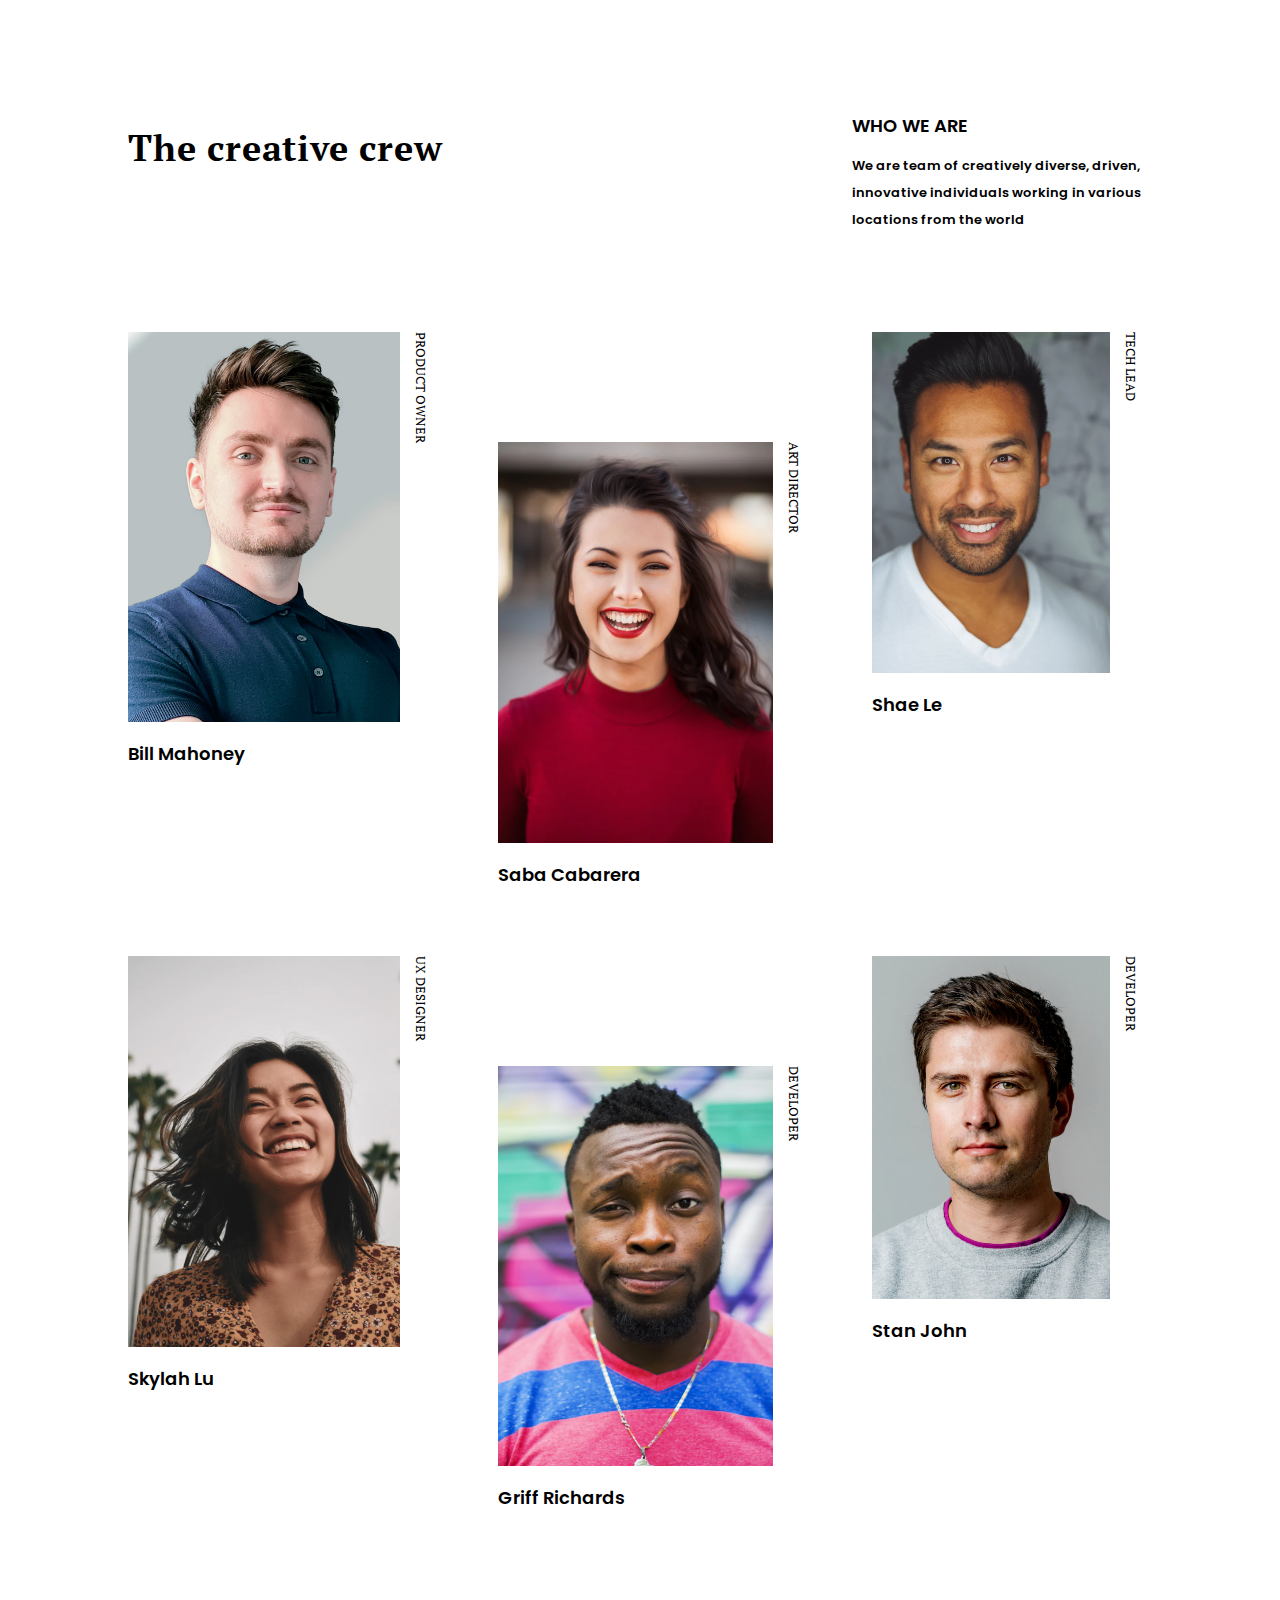
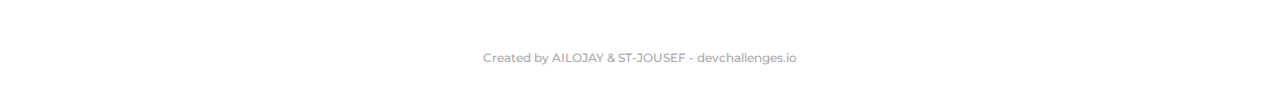
==== commit c9b7f460: "fixed bugs and general optimization" ====
--- a/index.html
+++ b/index.html
@@ -38,10 +38,10 @@
             />
             <p id="text2">PRODUCT OWNER</p>
           </div>
-          <p id="text3">bill mahoney</p>
+          <p>Bill Mahoney</p>
         </div>
-        <div class="grid-item">
-          <div id="img-container" class="img-down">
+        <div class="grid-item2">
+          <div class="img-container">
             <img
               src="images/photo2.png"
               alt="saba cabarera img"
@@ -49,7 +49,7 @@
             />
             <p id="text2">ART DIRECTOR</p>
           </div>
-          <p id="text3">saba cabarera</p>
+          <p>Saba Cabarera</p>
         </div>
         <div class="grid-item3">
           <div class="img-container">
@@ -57,7 +57,7 @@
 
             <p id="text2">TECH LEAD</p>
           </div>
-          <p id="text3">shae le</p>
+          <p>Shae Le</p>
         </div>
         <div class="grid-item4">
           <div class="img-container">
@@ -68,10 +68,10 @@
             />
             <p id="text2">UX DESIGNER</p>
           </div>
-          <p id="text3">skylah lu</p>
+          <p>Skylah Lu</p>
         </div>
-        <div class="grid-item">
-          <div id="img-container" class="img-down">
+        <div class="grid-item5">
+          <div class="img-container">
             <img
               src="images/photo5.png"
               alt="griff richards img"
@@ -79,7 +79,7 @@
             />
             <p id="text2">DEVELOPER</p>
           </div>
-          <p id="text3">griff richards</p>
+          <p>Griff Richards</p>
         </div>
         <div class="grid-item6">
           <div class="img-container">
@@ -90,7 +90,7 @@
             />
             <p id="text2">DEVELOPER</p>
           </div>
-          <p id="text3">stan john</p>
+          <p>Stan John</p>
         </div>
         <div></div>
       </div>
--- a/styles/styles.css
+++ b/styles/styles.css
@@ -51,10 +51,10 @@
 }
 
 .pic-item {
-    width: 300px;
-    height: 426.5px;
-    margin: 10px;
-
+  width: 85%;
+}
+.img-container:hover > img.pic-item {
+  transform: scale(0.9);
 }
 
 #text2 {
@@ -73,32 +73,125 @@
 }
 
 .text2-container {
-    width: 238px;
-    justify-content: end;
-
+  width: 300px;
+  justify-content: end;
 }
 
-#text2 {
-    writing-mode: vertical-rl;
-    margin-top: 10px;
-    margin-left: 1px;
+.img-container {
+  display: flex;
 }
 
-#img-container {
-    display: flex;
-
+.grid-item2 {
+  margin-top: 110px;
 }
 
-.img-down {
-    margin-top: 150px;
+.grid-item5 {
+  margin-top: 110px;
 }
 
+footer {
+  margin: 70px 0px 20px;
+}
+footer p {
+  color: #a9a9a9;
+  font-family: "Montserrat";
+  font-style: normal;
+  font-weight: 500;
+  font-size: 12px;
+  line-height: 17px;
 
-#text3 {
-    margin-left: 10px;
-    margin-top: 5px;
-}
-/*#p1{
-    writing-mode: vertical-rl;
+  text-align: center;
 }
 
+/* FOR SMALLER SCREEN DEVICE */
+/* Media Query */
+
+@media screen and (max-width: 600px) {
+  body {
+    position: relative;
+
+    justify-content: center;
+    align-items: center;
+    margin-left: 5%;
+    margin-right: 5%;
+    margin-top: 40px;
+  }
+  .header-text {
+    display: block;
+    align-items: start;
+  }
+  #main-text {
+    letter-spacing: 0.005rem;
+    margin-top: 90px;
+    font-size: 33px;
+  }
+  .paragraph-text {
+    font-family: "Poppins";
+    font-style: normal;
+    font-weight: 400;
+    font-size: 14px;
+    line-height: 21px;
+    margin-top: 0px;
+    text-align: left;
+  }
+  .main-text2 {
+    margin-top: 50px;
+    margin-bottom: 10px;
+    font-weight: 600;
+    font-size: 18px;
+    font-style: normal;
+  }
+  .grid-container {
+    position: relative;
+    grid-template-columns: auto auto;
+    gap: 4%;
+    justify-content: center;
+  }
+  .pic-item {
+    width: 85%;
+  }
+  .img-container:hover > img.pic-item {
+    transform: scale(0.9);
+  }
+
+  p {
+    font-size: 15px;
+  }
+
+  #text2 {
+    font-family: "PT serif";
+    font-size: 10px;
+    font-weight: 400;
+    line-height: 11px;
+  }
+
+  .grid-item1 {
+    margin-top: 0px;
+  }
+
+  .grid-item2 {
+    margin-top: 90px;
+  }
+  .grid-item3 {
+    margin-top: 0px;
+  }
+
+  .grid-item4 {
+    margin-top: 90px;
+  }
+
+  .grid-item5 {
+    margin-top: 0px;
+  }
+  .grid-item6 {
+    margin-top: 90px;
+  }
+
+  footer {
+    margin-top: 50%;
+  }
+
+  footer p {
+    font-size: 10px;
+  }
+}
